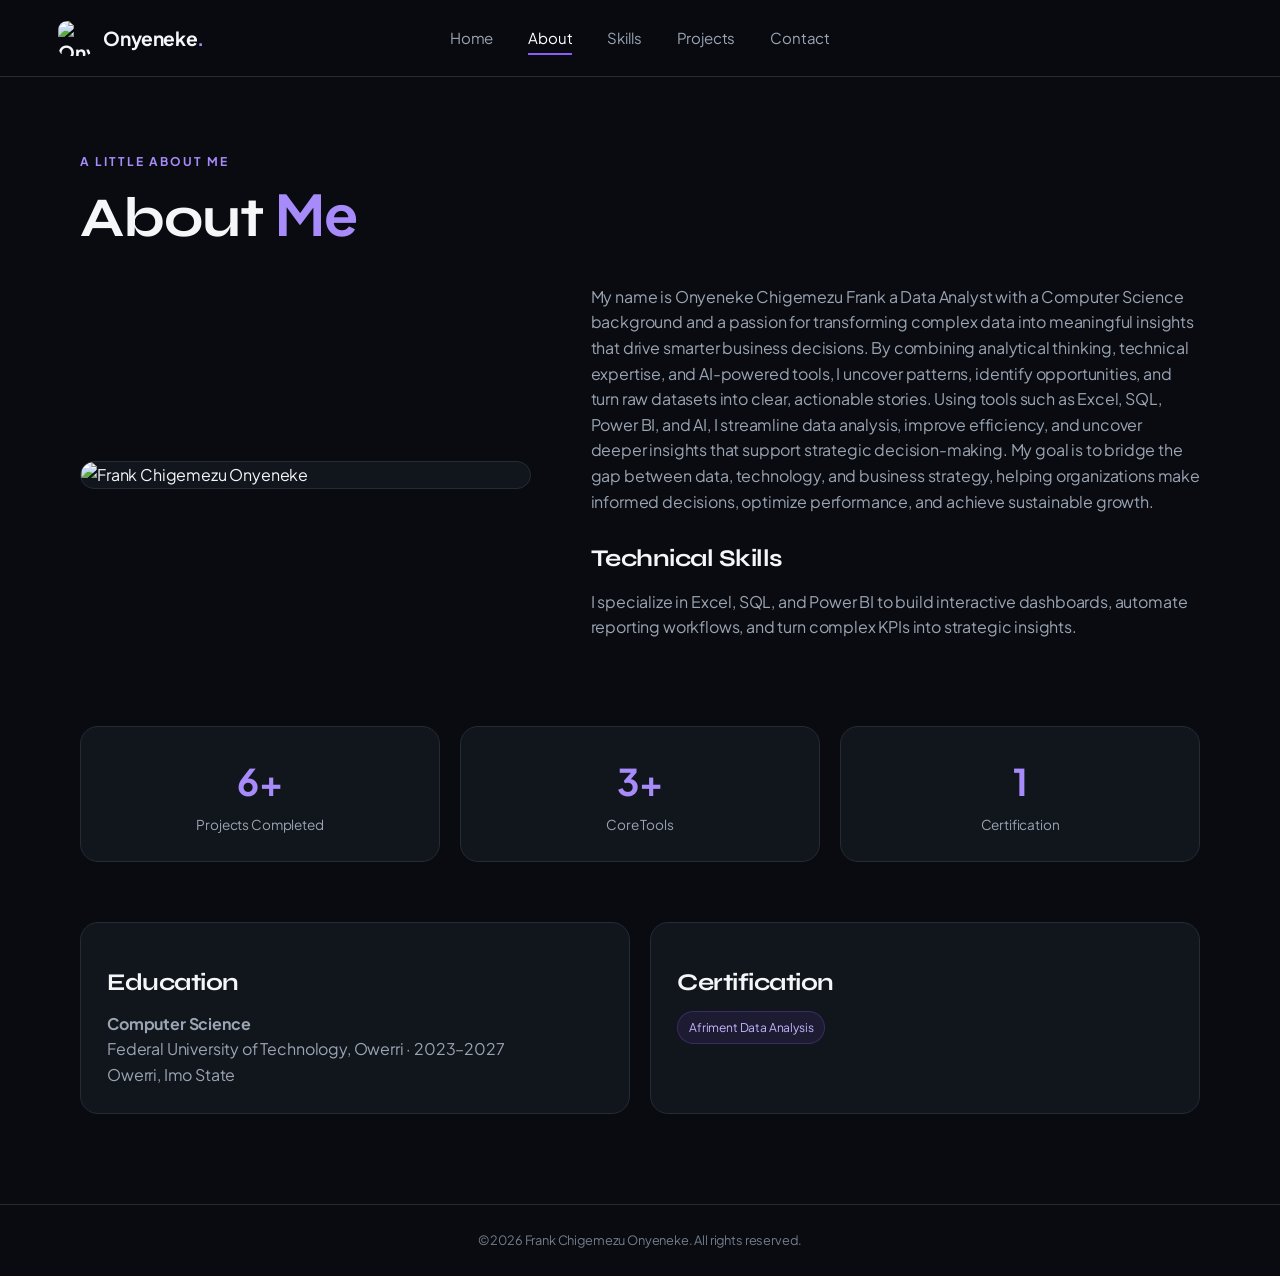
==== about.html @ a28844a1 "Add files via upload" ====
<!DOCTYPE html>
<html lang="en">
<head>
  <meta charset="UTF-8">
  <meta name="viewport" content="width=device-width, initial-scale=1.0">
  <meta name="description" content="About Frank Chigemezu Onyeneke, a data analyst specializing in Excel, SQL and Power BI.">
  <title>About | Frank Chigemezu Onyeneke</title>
  <link rel="icon" href="images/onyeneke-icon.png">
  <link rel="preconnect" href="https://fonts.googleapis.com">
  <link rel="preconnect" href="https://fonts.gstatic.com" crossorigin>
  
  <!-- Premium Google Fonts: Plus Jakarta Sans (Body & UI) + Syne (Headings & Name) -->
  <link href="https://fonts.googleapis.com/css2?family=Plus+Jakarta+Sans:ital,wght@0,300..800;1,300..800&family=Syne:wght@700;800&display=swap" rel="stylesheet">
  
  <link rel="stylesheet" href="style.css">
</head>
<body>
<header class="site-header">
  <nav class="navbar container-wide" aria-label="Main navigation">
    <a class="brand" href="index.html">
      <img src="images/onyeneke-icon.png" alt="Onyeneke logo" width="35" height="35">
      <span>Onyeneke<span class="accent">.</span></span>
    </a>
    <button class="menu-btn" aria-label="Open menu" aria-expanded="false">☰</button>
    <ul class="nav-links">
      <li><a href="index.html">Home</a></li>
      <li><a class="active" href="about.html">About</a></li>
      <li><a href="skills.html">Skills</a></li>
      <li><a href="projects.html">Projects</a></li>
      <li><a href="contact.html">Contact</a></li>
    </ul>
  </nav>
</header>

<main class="container page">
  <div class="section-heading">
    <p class="eyebrow">A LITTLE ABOUT ME</p>
    <h1>About <span class="accent">Me</span></h1>
  </div>

  <div class="about-grid">
    <div class="profile-image">
      <img src="images/frank.jpeg" alt="Frank Chigemezu Onyeneke">
    </div>
    <div class="about-text">
      <!-- Added .pro-name class for distinct, high-impact typography -->
      <p>My name is Onyeneke Chigemezu Frank a Data Analyst with a Computer Science background and a passion for transforming complex data into meaningful insights that drive smarter business decisions. By combining analytical thinking, technical expertise, and AI-powered tools, I uncover patterns, identify opportunities, and turn raw datasets into clear, actionable stories. Using tools such as Excel, SQL, Power BI, and AI, I streamline data analysis, improve efficiency, and uncover deeper insights that support strategic decision-making. My goal is to bridge the gap between data, technology, and business strategy, helping organizations make informed decisions, optimize performance, and achieve sustainable growth.</p>
      <h2>Technical Skills</h2>
      <p>I specialize in Excel, SQL, and Power BI to build interactive dashboards, automate reporting workflows, and turn complex KPIs into strategic insights.</p>
    </div> 
  </div>

  <div class="stats-grid">
    <div class="stat-card"><strong>6+</strong><span>Projects Completed</span></div>
    <div class="stat-card"><strong>3+</strong><span>Core Tools</span></div>
    <div class="stat-card"><strong>1</strong><span>Certification</span></div>
  </div>

  <div class="two-grid">
    <article class="card">
      <h2>Education</h2>
      <p><strong>Computer Science</strong></p>
      <p class="muted">Federal University of Technology, Owerri · 2023–2027</p>
      <p class="muted">Owerri, Imo State</p>
    </article>
    <article class="card">
      <h2>Certification</h2>
      <p><span class="tag">Afriment Data Analysis</span></p>
    </article>
  </div>
</main>

<footer>
  <div class="container">© 2026 Frank Chigemezu Onyeneke. All rights reserved.</div>
</footer>

<script src="script.js"></script>
</body>
</html>
---- style.css ----
*{box-sizing:border-box;margin:0;padding:0}
:root{--bg:#090b10;--card:#11151c;--card2:#151a22;--text:#f4f6f8;--muted:#9aa4b2;--line:#252c36;--accent:#8b5cf6;--accent2:#a78bfa}
html{scroll-behavior:smooth}
body{background:var(--bg);color:var(--text);font-family:Poppins,Arial,sans-serif;line-height:1.6;overflow-x:hidden}
a{color:inherit}img{max-width:100%}.container{width:min(1120px,92%);margin:auto}.container-wide{width:min(1240px,94%);margin:auto}
.site-header{position:sticky;top:0;z-index:1000;background:rgba(9,11,16,.88);backdrop-filter:blur(16px);border-bottom:1px solid var(--line)}
.navbar{min-height:76px;display:flex;align-items:center;justify-content:space-between}.brand{display:flex;align-items:center;gap:10px;text-decoration:none;font-weight:700;font-size:1.2rem}.brand img{border-radius:9px}.accent{color:var(--accent2)}
.nav-links{list-style:none;display:flex;gap:30px;align-items:center}.nav-links a{text-decoration:none;color:var(--muted);font-size:.94rem;position:relative;padding:8px 0}.nav-links a:hover,.nav-links a.active{color:#fff}.nav-links a.active:after{content:"";position:absolute;left:0;right:0;bottom:0;height:2px;background:var(--accent)}
.menu-btn{display:none;background:none;border:0;color:#fff;font-size:25px;cursor:pointer}
.hero{min-height:calc(100vh - 76px);display:grid;align-items:center}.hero-grid{display:grid;grid-template-columns:1.1fr .9fr;gap:70px;align-items:center;padding:80px 0}
.availability{display:inline-flex;gap:9px;align-items:center;border:1px solid var(--line);background:var(--card);border-radius:999px;padding:7px 13px;color:var(--muted);font-size:.78rem}.availability span{width:8px;height:8px;border-radius:50%;background:#22c55e}
.eyebrow{color:var(--accent2);font-size:.75rem;letter-spacing:2px;font-weight:700;margin-bottom:12px}.hero h1{font-size:clamp(3.1rem,7vw,5.7rem);line-height:.98;letter-spacing:-3px;margin:22px 0}.hero h1 span{color:var(--accent2)}.hero h2{font-size:1.5rem;font-weight:500;color:#d5dae1}.cursor{color:var(--accent2);animation:blink 1s infinite}.hero-description{max-width:650px;color:var(--muted);margin:22px 0;font-size:1rem}.hero-buttons{display:flex;gap:12px;flex-wrap:wrap}.btn{display:inline-block;text-decoration:none;padding:12px 20px;border-radius:10px;font-weight:600;border:1px solid var(--line)}.btn-primary{background:var(--accent);border-color:var(--accent);color:white}.btn-primary:hover{background:#7c3aed}.btn-secondary{background:transparent}.btn-secondary:hover{border-color:var(--accent);color:var(--accent2)}.socials{display:flex;gap:22px;margin-top:24px}.socials a{color:var(--muted);text-decoration:none;font-size:.9rem}.socials a:hover{color:#fff}
.data-card,.card,.stat-card,.form-card,.contact-card,.project-card{background:var(--card);border:1px solid var(--line);border-radius:18px}.data-card{padding:20px;box-shadow:0 20px 60px rgba(0,0,0,.25)}.card-dots{display:flex;gap:6px;margin-bottom:28px}.card-dots span{width:7px;height:7px;border-radius:50%;background:#47505d}.dashboard-head{display:flex;justify-content:space-between;align-items:center}.dashboard-head small{display:block;color:var(--muted);font-size:.65rem;letter-spacing:1.2px}.dashboard-head strong{display:block;margin-top:4px}.growth{color:#c4b5fd;background:rgba(139,92,246,.13);border:1px solid rgba(139,92,246,.25);padding:5px 9px;border-radius:8px;font-size:.75rem}.bars{height:220px;display:flex;align-items:end;gap:12px;border-bottom:1px solid var(--line);padding:30px 12px 0;margin-top:15px}.bars i{flex:1;background:#ffffff;border-radius:7px 7px 0 0;min-height:20px}.mini-stats{display:grid;grid-template-columns:repeat(3,1fr);gap:10px;margin-top:15px}.mini-stats div{background:var(--card2);border-radius:10px;padding:12px}.mini-stats small{display:block;color:var(--muted);font-size:.7rem}.mini-stats strong{font-size:1.15rem}
.section{padding:80px 0}.section-heading{margin-bottom:35px}.section-heading h1,.section-heading h2{font-size:clamp(2.3rem,5vw,3.5rem);line-height:1.1}.intro{color:var(--muted);max-width:650px;margin-top:14px}.three-grid,.two-grid,.stats-grid{display:grid;grid-template-columns:repeat(3,1fr);gap:20px}.two-grid{grid-template-columns:1fr 1fr}.card{padding:26px}.card .icon,.icon{width:42px;height:42px;display:grid;place-items:center;background:rgba(139,92,246,.12);border-radius:11px;color:var(--accent2);font-size:1.2rem}.card h2,.card h3{margin:15px 0 8px}.card p{color:var(--muted)}
.page{padding:75px 0 90px}.about-grid{display:grid;grid-template-columns:.85fr 1.15fr;gap:60px;align-items:center}.profile-image{border:1px solid var(--line);border-radius:20px;overflow:hidden;background:var(--card)}.profile-image img{width:100%;display:block;object-fit:cover}.about-text h2{margin-bottom:10px}.about-text p{color:var(--muted);margin-bottom:26px}.stats-grid{margin:60px 0;grid-template-columns:repeat(3,1fr)}.stat-card{padding:25px;text-align:center}.stat-card strong{display:block;color:var(--accent2);font-size:2.3rem}.stat-card span{color:var(--muted);font-size:.85rem}.muted{color:var(--muted)}.tag,.skill-pill{display:inline-block;padding:6px 11px;border-radius:999px;background:rgba(139,92,246,.1);border:1px solid rgba(139,92,246,.25);color:#c4b5fd;font-size:.75rem}
.skills-grid{display:grid;grid-template-columns:1fr 1fr;gap:70px}.soft-skills{display:flex;flex-wrap:wrap;gap:10px}.skill-pill{padding:10px 15px;background:var(--card);color:#cbd5e1}.technical-skills{display:flex;flex-direction:column;gap:21px}.skill>div:first-child{display:flex;justify-content:space-between;font-size:.9rem}.skill b{color:var(--accent2);font-weight:600}.progress{height:8px;background:#202630;border-radius:999px;overflow:hidden;margin-top:8px}.progress i{display:block;height:100%;background:linear-gradient(90deg,var(--accent),var(--accent2));border-radius:inherit}
.filters{display:flex;gap:10px;flex-wrap:wrap;margin-bottom:30px}.filter-btn{border:1px solid var(--line);background:var(--card);color:var(--muted);padding:9px 16px;border-radius:999px;cursor:pointer}.filter-btn:hover,.filter-btn.active{background:var(--accent);border-color:var(--accent);color:#fff}.projects-grid{display:grid;grid-template-columns:repeat(3,1fr);gap:22px}.project-card{overflow:hidden}.project-card:hover,.contact-card:hover,.card:hover{border-color:rgba(139,92,246,.6);transform:translateY(-3px)}.project-card,.contact-card,.card{transition:.25s}.project-card[hidden]{display:none}.preview-btn{display:block;width:100%;border:0;background:none;padding:0;cursor:zoom-in}.preview-btn img{width:100%;height:195px;object-fit:cover;display:block}.project-content{padding:21px}.project-content h2{font-size:1.15rem;margin:12px 0 7px}.project-content p{color:var(--muted);font-size:.86rem}.project-link{display:inline-block;margin-top:15px;color:#c4b5fd;text-decoration:none;font-weight:600;font-size:.85rem}.muted-link{color:#7d8795}
.modal{position:fixed;inset:0;background:rgba(0,0,0,.88);display:none;place-items:center;padding:30px;z-index:2000}.modal.show{display:grid}.modal-image{max-width:95%;max-height:88vh;border-radius:14px;border:1px solid var(--line);object-fit:contain}.close-btn{position:absolute;right:25px;top:20px;width:42px;height:42px;border-radius:50%;background:var(--card);border:1px solid var(--line);color:white;font-size:25px;cursor:pointer}
.contact-grid{display:grid;grid-template-columns:1fr 1fr;gap:22px}.form-card{padding:28px}.form-group{margin-bottom:18px}.form-group label{display:block;font-size:.85rem;margin-bottom:7px}.form-group input,.form-group textarea{width:100%;padding:13px 14px;background:#0d1117;border:1px solid var(--line);border-radius:10px;color:#fff;font:inherit;outline:none}.form-group textarea{min-height:145px;resize:vertical}.form-group input:focus,.form-group textarea:focus{border-color:var(--accent)}.submit-btn{width:100%;border:0;border-radius:10px;padding:13px;background:var(--accent);color:#fff;font:inherit;font-weight:600;cursor:pointer}.submit-btn:hover{background:#7c3aed}#message-status{display:none;color:#c4b5fd;margin-top:12px;font-size:.85rem;text-align:center}.cards{display:grid;grid-template-columns:1fr 1fr;gap:18px}.contact-card{text-decoration:none;padding:22px;display:block}.contact-card small{display:block;color:var(--muted);text-transform:uppercase;letter-spacing:1.5px;margin-top:18px}.contact-card strong{display:block;margin-top:4px;font-size:.9rem;overflow-wrap:anywhere}
footer{border-top:1px solid var(--line);padding:25px 0;color:#737d8b;font-size:.8rem;text-align:center}
@keyframes blink{50%{opacity:0}}
@media(max-width:950px){.hero-grid,.about-grid,.skills-grid,.contact-grid{grid-template-columns:1fr}.projects-grid{grid-template-columns:repeat(2,1fr)}.hero-grid{padding:60px 0}.data-card{max-width:650px}}
@media(max-width:700px){.nav-links{display:none;position:absolute;left:0;right:0;top:76px;background:var(--card);padding:18px 6%;border-bottom:1px solid var(--line);flex-direction:column;align-items:flex-start;gap:12px}.nav-links.open{display:flex}.menu-btn{display:block}.three-grid,.two-grid,.stats-grid,.projects-grid,.cards{grid-template-columns:1fr}.page{padding-top:55px}.hero h1{letter-spacing:-2px}.bars{height:170px}.container{width:min(92%,600px)}}

.market-row{display:flex;justify-content:space-between;align-items:center;margin-top:12px;padding:9px 11px;border:1px solid var(--line);border-radius:9px;background:#0d1117;font-size:.75rem}
.market-row span{color:var(--muted)}.market-row strong{color:#fff}.market-row b{color:#c4b5fd;font-weight:600}
.live-badge{display:flex;align-items:center;gap:6px}.live-badge i{width:6px;height:6px;border-radius:50%;background:#fff;display:block;animation:blink 1s infinite}

/* Continuous forex-style movement for the existing dashboard bars */
.bars{overflow:hidden}
.live-bar{animation-name:marketBarMove;animation-timing-function:ease-in-out;animation-iteration-count:infinite;animation-direction:alternate;transform-origin:bottom;will-change:transform;height:70%}
.live-bar.b1{animation-duration:1.35s;animation-delay:-.10s}.live-bar.b2{animation-duration:1.65s;animation-delay:-.45s}.live-bar.b3{animation-duration:1.25s;animation-delay:-.80s}.live-bar.b4{animation-duration:1.85s;animation-delay:-.30s}.live-bar.b5{animation-duration:1.45s;animation-delay:-1.00s}.live-bar.b6{animation-duration:1.70s;animation-delay:-.65s}.live-bar.b7{animation-duration:1.30s;animation-delay:-.20s}.live-bar.b8{animation-duration:1.90s;animation-delay:-1.20s}
@keyframes marketBarMove{0%{transform:scaleY(.62)}25%{transform:scaleY(.88)}50%{transform:scaleY(.72)}75%{transform:scaleY(1.08)}100%{transform:scaleY(.78)}}
@media(prefers-reduced-motion:reduce){.live-bar{animation:none}}
.market-bar {
  height: 0;
  opacity: 0;
  transform: scaleY(0);
  transform-origin: bottom;
  transition:
    height 1.4s ease,
    opacity 1.2s ease,
    transform 1.4s ease;
}

.market-bar.bar-visible {
  opacity: 1;
  transform: scaleY(1);
}
.hero h1 {
  font-size: 4.3rem;
  line-height: 1.05;
  font-weight: 700;
  margin: 15px 0;
}
@media (max-width: 600px) {
  .hero h1 {
    font-size: 2.2rem;
  }
}
.site-header {
  position: relative;
}

.top-availability {
  text-align: center;
  padding: 12px 20px 5px;
  font-size: 0.75rem;
  color: #a8b0bd;
  letter-spacing: 0.5px;
}

.top-availability span {
  display: inline-block;
  width: 7px;
  height: 7px;
  background: #ffffff;
  border-radius: 50%;
  margin-right: 7px;
}

.navbar {
  display: flex;
  align-items: center;
  justify-content: center;
  position: relative;
  padding: 18px 20px;
}

.brand {
  position: absolute;
  left: 20px;
}

.nav-links {
  display: flex;
  justify-content: center;
  align-items: center;
  gap: 35px;
  margin: 0;
  padding: 0;
}
.hero h1 span,
#typewriter {
  color: #a78bfa;
}
#typewriter {
  color: #a78bfa;
  font-weight: 600;
}
.cursor {
  color: #a78bfa;
}
/* Apply Plus Jakarta Sans across the entire site */
* {
    font-family: 'Plus Jakarta Sans', sans-serif;
}

body {
    font-family: 'Plus Jakarta Sans', sans-serif;
    letter-spacing: -0.01em;
}

/* Give all Headings (h1, h2, h3) a bold, display-font treatment */
h1, h2, h3, .brand {
    font-family: 'Syne', sans-serif;
    letter-spacing: -0.02em;
}

/* Distinctive styling specifically for your main name header */
.pro-name {
    font-family: 'Syne', sans-serif;
    font-weight: 800;
    font-size: 2.8rem;
    line-height: 1.1;
    background: linear-gradient(135deg, #ffffff 0%, #a78bfa 100%);
    background-clip: text;
    -webkit-background-clip: text;
    -webkit-text-fill-color: transparent;
    margin-bottom: 1.2rem;
}
/* ==========================================
   GLOWING SKILLS & ANIMATED PROGRESS BARS
   ========================================== */

/* Soft Skills Glowing Pill Badges */
.soft-skills {
    display: flex;
    flex-wrap: wrap;
    gap: 12px;
}

.skill-pill {
    padding: 10px 18px;
    background: #151128;
    border: 1px solid rgba(167, 139, 250, 0.2);
    border-radius: 999px;
    color: #e2e8f0;
    font-size: 0.88rem;
    font-weight: 500;
    cursor: pointer;
    transition: all 0.35s cubic-bezier(0.4, 0, 0.2, 1);
}

.skill-pill:hover {
    background: rgba(167, 139, 250, 0.15);
    border-color: #a78bfa;
    color: #ffffff;
    transform: translateY(-3px) scale(1.03);
    box-shadow: 0 0 18px rgba(167, 139, 250, 0.5), 0 0 30px rgba(139, 92, 246, 0.2);
}

/* Card Glow Effect */
.glow-card {
    transition: all 0.35s ease;
}

.glow-card:hover {
    border-color: #a78bfa !important;
    box-shadow: 0 0 25px rgba(167, 139, 250, 0.25);
    transform: translateY(-2px);
}

/* Technical Skill Rows & Animated Progress Bars */
.technical-skills {
    display: flex;
    flex-direction: column;
    gap: 20px;
}

.skill {
    padding: 12px 16px;
    background: #151128;
    border: 1px solid rgba(167, 139, 250, 0.1);
    border-radius: 12px;
    transition: all 0.3s ease;
}

.skill:hover {
    border-color: rgba(167, 139, 250, 0.4);
    box-shadow: 0 0 20px rgba(167, 139, 250, 0.18);
    transform: translateX(4px);
}

.skill > div:first-child {
    display: flex;
    justify-content: space-between;
    align-items: center;
    margin-bottom: 8px;
    font-size: 0.95rem;
    font-weight: 600;
    color: #f3f4f6;
}

.skill b {
    color: #a78bfa;
    font-weight: 700;
}

.progress {
    width: 100%;
    height: 10px;
    background: rgba(255, 255, 255, 0.06);
    border-radius: 999px;
    overflow: hidden;
    position: relative;
}

.progress i {
    display: block;
    height: 100%;
    width: 0%; /* Starts at 0% for page load animation */
    background: linear-gradient(90deg, #8b5cf6, #c084fc);
    border-radius: 999px;
    box-shadow: 0 0 12px rgba(167, 139, 250, 0.8), 0 0 20px rgba(192, 132, 252, 0.5);
    transition: width 1.5s cubic-bezier(0.16, 1, 0.3, 1);
}
/* ==========================================
   HOME PAGE ENHANCEMENTS & LIGHTING
   ========================================== */

/* Typography Overrides for Pro Look */
.hero-name-title {
    font-family: 'Syne', sans-serif;
    font-size: 3.4rem;
    line-height: 1.05;
    font-weight: 800;
    margin-top: 15px;
    margin-bottom: 20px;
    letter-spacing: -0.02em;
}

.hero-role-heading {
    font-family: 'Syne', sans-serif;
    font-size: 1.6rem;
    font-weight: 700;
    margin-bottom: 20px;
    color: #e2e8f0;
}

/* Glowing Primary Buttons */
.glow-btn {
    background: linear-gradient(135deg, #8b5cf6, #6d28d9);
    border: none;
    box-shadow: 0 4px 20px rgba(139, 92, 246, 0.4);
    transition: all 0.3s ease;
}

.glow-btn:hover {
    transform: translateY(-3px);
    box-shadow: 0 6px 25px rgba(167, 139, 250, 0.6);
}

.glow-secondary {
    border: 1px solid rgba(167, 139, 250, 0.3);
    transition: all 0.3s ease;
}

.glow-secondary:hover {
    border-color: #a78bfa;
    background: rgba(167, 139, 250, 0.1);
    box-shadow: 0 0 15px rgba(167, 139, 250, 0.25);
    transform: translateY(-3px);
}

/* Interactive Card Lighting on Hover */
.glow-card {
    transition: all 0.35s cubic-bezier(0.4, 0, 0.2, 1);
}

.glow-card:hover {
    border-color: #a78bfa !important;
    box-shadow: 0 0 30px rgba(167, 139, 250, 0.22), inset 0 0 15px rgba(167, 139, 250, 0.08);
    transform: translateY(-5px);
}
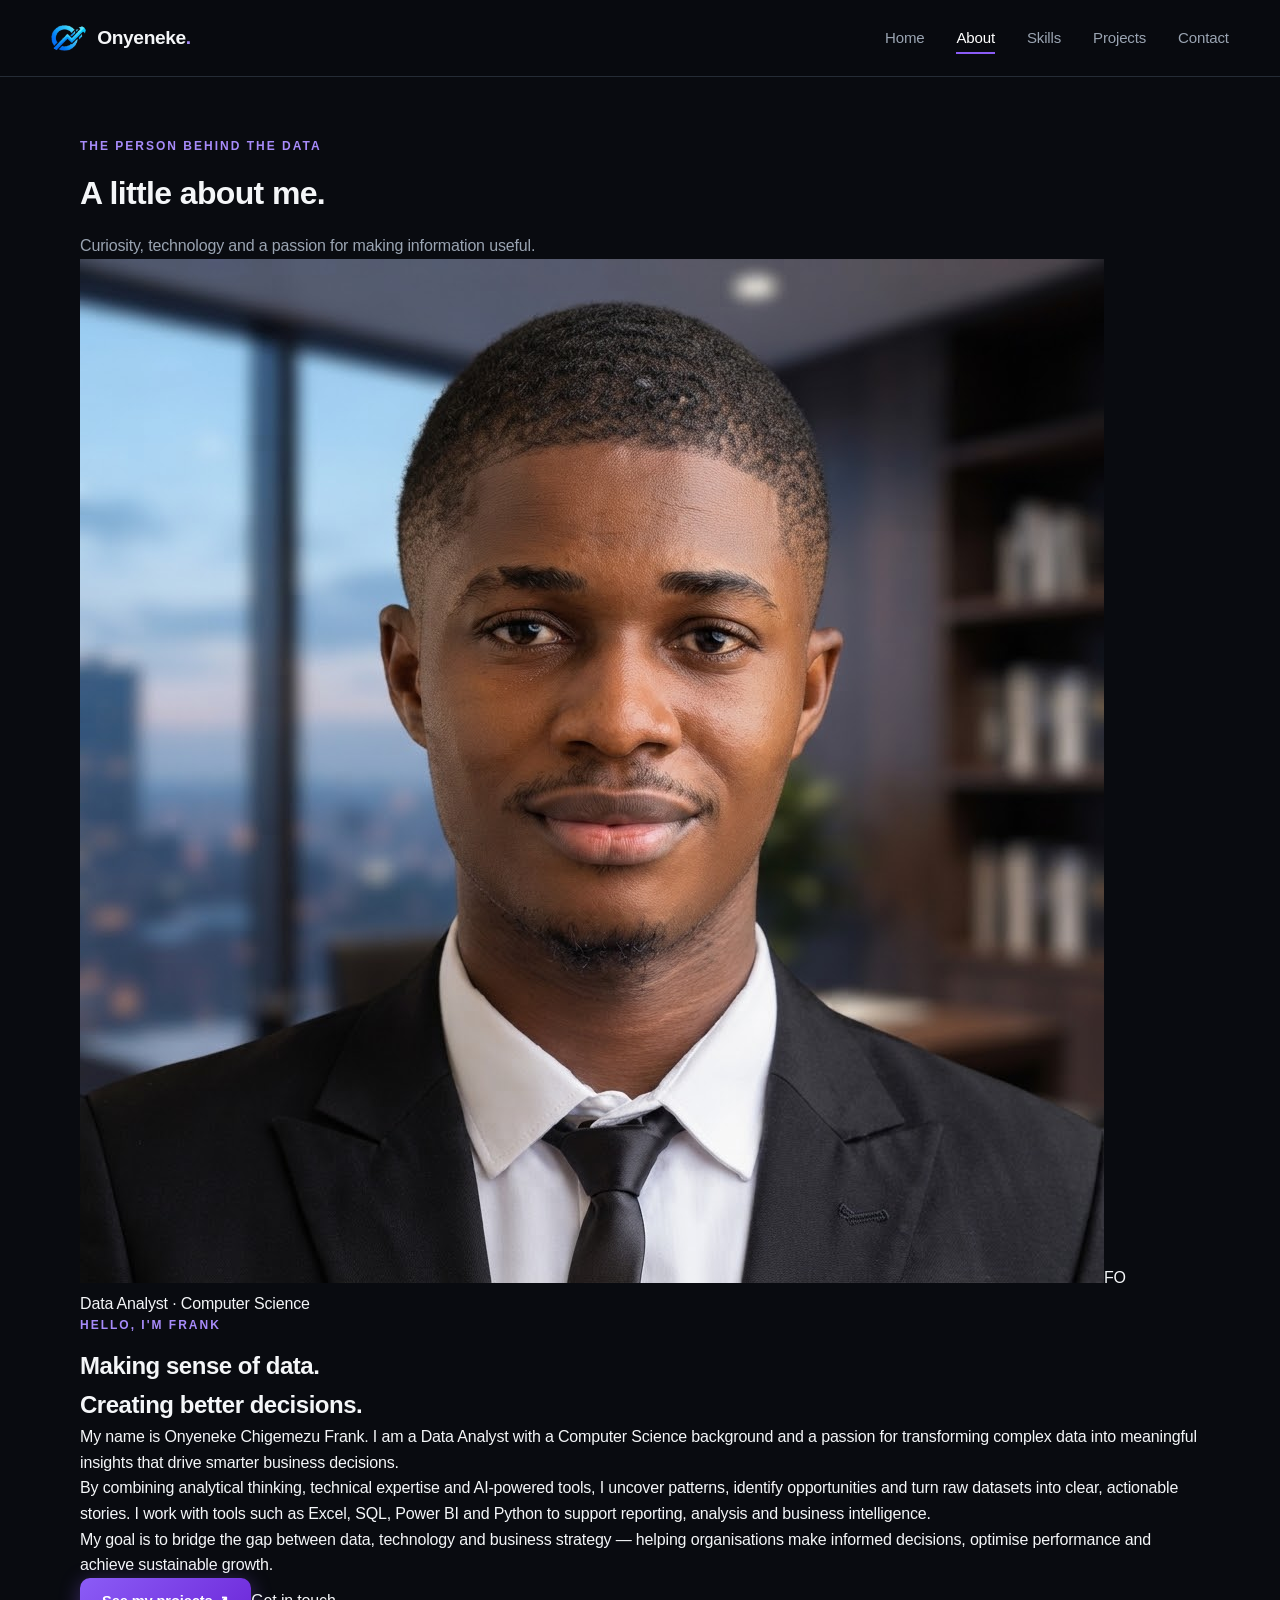
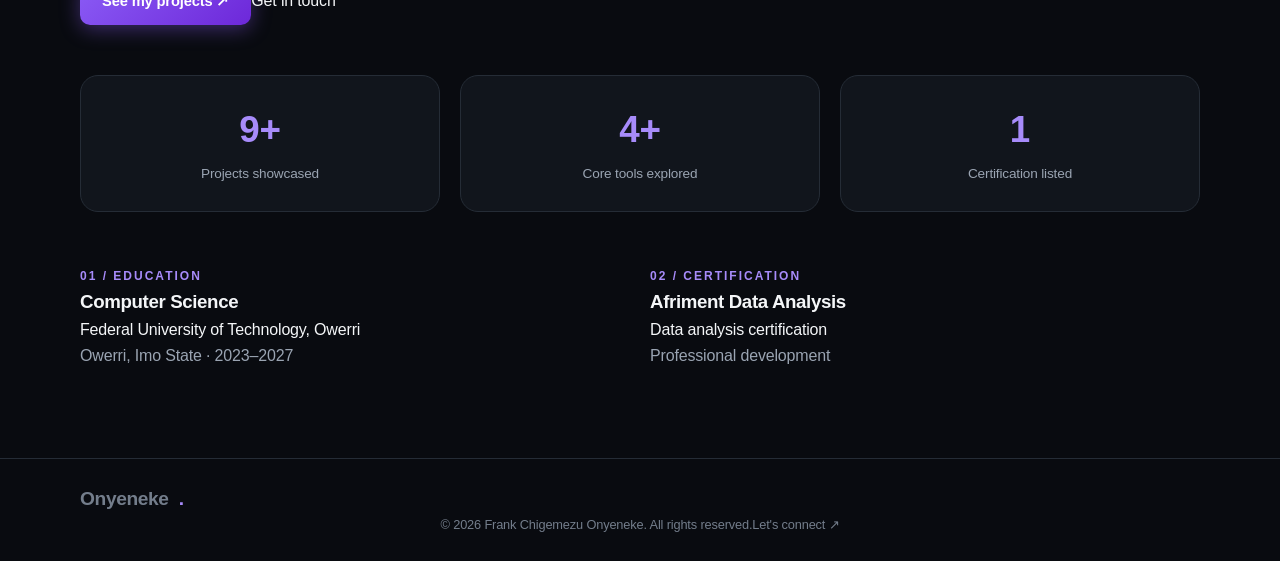
==== commit 12de3b75: "Update about.html" ====
--- a/about.html
+++ b/about.html
@@ -1,79 +1,23 @@
 <!DOCTYPE html>
-<html lang="en">
-<head>
-  <meta charset="UTF-8">
-  <meta name="viewport" content="width=device-width, initial-scale=1.0">
-  <meta name="description" content="About Frank Chigemezu Onyeneke, a data analyst specializing in Excel, SQL and Power BI.">
-  <title>About | Frank Chigemezu Onyeneke</title>
-  <link rel="icon" href="images/onyeneke-icon.png">
-  <link rel="preconnect" href="https://fonts.googleapis.com">
-  <link rel="preconnect" href="https://fonts.gstatic.com" crossorigin>
-  
-  <!-- Premium Google Fonts: Plus Jakarta Sans (Body & UI) + Syne (Headings & Name) -->
-  <link href="https://fonts.googleapis.com/css2?family=Plus+Jakarta+Sans:ital,wght@0,300..800;1,300..800&family=Syne:wght@700;800&display=swap" rel="stylesheet">
-  
-  <link rel="stylesheet" href="style.css">
-</head>
-<body>
-<header class="site-header">
-  <nav class="navbar container-wide" aria-label="Main navigation">
-    <a class="brand" href="index.html">
-      <img src="images/onyeneke-icon.png" alt="Onyeneke logo" width="35" height="35">
-      <span>Onyeneke<span class="accent">.</span></span>
-    </a>
-    <button class="menu-btn" aria-label="Open menu" aria-expanded="false">☰</button>
-    <ul class="nav-links">
-      <li><a href="index.html">Home</a></li>
-      <li><a class="active" href="about.html">About</a></li>
-      <li><a href="skills.html">Skills</a></li>
-      <li><a href="projects.html">Projects</a></li>
-      <li><a href="contact.html">Contact</a></li>
-    </ul>
-  </nav>
-</header>
-
+<html lang="en"><head>
+<meta charset="UTF-8"><meta name="viewport" content="width=device-width, initial-scale=1.0">
+<meta name="description" content="About Frank Chigemezu Onyeneke, a data analyst with a Computer Science background."><meta name="theme-color" content="#090a10">
+<title>About | Frank Chigemezu Onyeneke</title><link rel="icon" href="images/onyeneke-icon.png">
+<link rel="preconnect" href="https://fonts.googleapis.com"><link rel="preconnect" href="https://fonts.gstatic.com" crossorigin>
+<link href="https://fonts.googleapis.com/css2?family=DM+Sans:wght@400;500;600;700&family=Manrope:wght@400;500;600;700;800&display=swap" rel="stylesheet"><link rel="stylesheet" href="style.css"></head>
+<body><header class="site-header"><nav class="navbar container-wide" aria-label="Main navigation">
+<a class="brand" href="index.html"><img src="images/onyeneke-icon.png" alt="" width="36" height="36"><span>Onyeneke<span class="accent">.</span></span></a><button class="menu-btn" aria-label="Open menu" aria-expanded="false"><span></span><span></span></button>
+<ul class="nav-links"><li><a href="index.html">Home</a></li><li><a class="active" href="about.html">About</a></li><li><a href="skills.html">Skills</a></li><li><a href="projects.html">Projects</a></li><li><a href="contact.html">Contact</a></li></ul></nav></header>
 <main class="container page">
-  <div class="section-heading">
-    <p class="eyebrow">A LITTLE ABOUT ME</p>
-    <h1>About <span class="accent">Me</span></h1>
-  </div>
-
-  <div class="about-grid">
-    <div class="profile-image">
-      <img src="images/frank.jpeg" alt="Frank Chigemezu Onyeneke">
-    </div>
-    <div class="about-text">
-      <!-- Added .pro-name class for distinct, high-impact typography -->
-      <p>My name is Onyeneke Chigemezu Frank a Data Analyst with a Computer Science background and a passion for transforming complex data into meaningful insights that drive smarter business decisions. By combining analytical thinking, technical expertise, and AI-powered tools, I uncover patterns, identify opportunities, and turn raw datasets into clear, actionable stories. Using tools such as Excel, SQL, Power BI, and AI, I streamline data analysis, improve efficiency, and uncover deeper insights that support strategic decision-making. My goal is to bridge the gap between data, technology, and business strategy, helping organizations make informed decisions, optimize performance, and achieve sustainable growth.</p>
-      <h2>Technical Skills</h2>
-      <p>I specialize in Excel, SQL, and Power BI to build interactive dashboards, automate reporting workflows, and turn complex KPIs into strategic insights.</p>
-    </div> 
-  </div>
-
-  <div class="stats-grid">
-    <div class="stat-card"><strong>6+</strong><span>Projects Completed</span></div>
-    <div class="stat-card"><strong>3+</strong><span>Core Tools</span></div>
-    <div class="stat-card"><strong>1</strong><span>Certification</span></div>
-  </div>
-
-  <div class="two-grid">
-    <article class="card">
-      <h2>Education</h2>
-      <p><strong>Computer Science</strong></p>
-      <p class="muted">Federal University of Technology, Owerri · 2023–2027</p>
-      <p class="muted">Owerri, Imo State</p>
-    </article>
-    <article class="card">
-      <h2>Certification</h2>
-      <p><span class="tag">Afriment Data Analysis</span></p>
-    </article>
-  </div>
-</main>
-
-<footer>
-  <div class="container">© 2026 Frank Chigemezu Onyeneke. All rights reserved.</div>
-</footer>
-
-<script src="script.js"></script>
-</body>
-</html>+<div class="page-heading"><p class="eyebrow">THE PERSON BEHIND THE DATA</p><h1>A little <span class="gradient-text">about me.</span></h1><p class="intro">Curiosity, technology and a passion for making information useful.</p></div>
+<section class="about-layout">
+<div class="portrait-wrap"><div class="portrait-frame"><img src="images/Onyeneke.jpg" alt="Frank Chigemezu Onyeneke" onerror="this.style.display='none';this.parentElement.classList.add('portrait-placeholder')"><span class="portrait-initials">FO</span></div><div class="portrait-caption"><span class="status-dot"></span> Data Analyst · Computer Science</div></div>
+<div class="about-copy"><p class="eyebrow">HELLO, I'M FRANK</p><h2>Making sense of data.<br><span class="gradient-text">Creating better decisions.</span></h2>
+<p>My name is Onyeneke Chigemezu Frank. I am a Data Analyst with a Computer Science background and a passion for transforming complex data into meaningful insights that drive smarter business decisions.</p>
+<p>By combining analytical thinking, technical expertise and AI-powered tools, I uncover patterns, identify opportunities and turn raw datasets into clear, actionable stories. I work with tools such as Excel, SQL, Power BI and Python to support reporting, analysis and business intelligence.</p>
+<p>My goal is to bridge the gap between data, technology and business strategy — helping organisations make informed decisions, optimise performance and achieve sustainable growth.</p>
+<div class="about-actions"><a class="btn btn-primary" href="projects.html">See my projects ↗</a><a class="text-link" href="contact.html">Get in touch</a></div></div>
+</section>
+<div class="stats-grid"><div class="stat-card"><strong>9+</strong><span>Projects showcased</span></div><div class="stat-card"><strong>4+</strong><span>Core tools explored</span></div><div class="stat-card"><strong>1</strong><span>Certification listed</span></div></div>
+<section class="two-grid about-details"><article class="info-card"><span class="eyebrow">01 / EDUCATION</span><h3>Computer Science</h3><p>Federal University of Technology, Owerri</p><span class="muted">Owerri, Imo State · 2023–2027</span></article><article class="info-card"><span class="eyebrow">02 / CERTIFICATION</span><h3>Afriment Data Analysis</h3><p>Data analysis certification</p><span class="muted">Professional development</span></article></section>
+</main><footer><div class="container footer-inner"><a class="brand" href="index.html">Onyeneke<span class="accent">.</span></a><span>© 2026 Frank Chigemezu Onyeneke. All rights reserved.</span><a href="contact.html">Let's connect ↗</a></div></footer><script src="script.js"></script></body></html>
--- a/style.css
+++ b/style.css
@@ -1,295 +1,959 @@
-*{box-sizing:border-box;margin:0;padding:0}
-:root{--bg:#090b10;--card:#11151c;--card2:#151a22;--text:#f4f6f8;--muted:#9aa4b2;--line:#252c36;--accent:#8b5cf6;--accent2:#a78bfa}
-html{scroll-behavior:smooth}
-body{background:var(--bg);color:var(--text);font-family:Poppins,Arial,sans-serif;line-height:1.6;overflow-x:hidden}
-a{color:inherit}img{max-width:100%}.container{width:min(1120px,92%);margin:auto}.container-wide{width:min(1240px,94%);margin:auto}
-.site-header{position:sticky;top:0;z-index:1000;background:rgba(9,11,16,.88);backdrop-filter:blur(16px);border-bottom:1px solid var(--line)}
-.navbar{min-height:76px;display:flex;align-items:center;justify-content:space-between}.brand{display:flex;align-items:center;gap:10px;text-decoration:none;font-weight:700;font-size:1.2rem}.brand img{border-radius:9px}.accent{color:var(--accent2)}
-.nav-links{list-style:none;display:flex;gap:30px;align-items:center}.nav-links a{text-decoration:none;color:var(--muted);font-size:.94rem;position:relative;padding:8px 0}.nav-links a:hover,.nav-links a.active{color:#fff}.nav-links a.active:after{content:"";position:absolute;left:0;right:0;bottom:0;height:2px;background:var(--accent)}
-.menu-btn{display:none;background:none;border:0;color:#fff;font-size:25px;cursor:pointer}
-.hero{min-height:calc(100vh - 76px);display:grid;align-items:center}.hero-grid{display:grid;grid-template-columns:1.1fr .9fr;gap:70px;align-items:center;padding:80px 0}
-.availability{display:inline-flex;gap:9px;align-items:center;border:1px solid var(--line);background:var(--card);border-radius:999px;padding:7px 13px;color:var(--muted);font-size:.78rem}.availability span{width:8px;height:8px;border-radius:50%;background:#22c55e}
-.eyebrow{color:var(--accent2);font-size:.75rem;letter-spacing:2px;font-weight:700;margin-bottom:12px}.hero h1{font-size:clamp(3.1rem,7vw,5.7rem);line-height:.98;letter-spacing:-3px;margin:22px 0}.hero h1 span{color:var(--accent2)}.hero h2{font-size:1.5rem;font-weight:500;color:#d5dae1}.cursor{color:var(--accent2);animation:blink 1s infinite}.hero-description{max-width:650px;color:var(--muted);margin:22px 0;font-size:1rem}.hero-buttons{display:flex;gap:12px;flex-wrap:wrap}.btn{display:inline-block;text-decoration:none;padding:12px 20px;border-radius:10px;font-weight:600;border:1px solid var(--line)}.btn-primary{background:var(--accent);border-color:var(--accent);color:white}.btn-primary:hover{background:#7c3aed}.btn-secondary{background:transparent}.btn-secondary:hover{border-color:var(--accent);color:var(--accent2)}.socials{display:flex;gap:22px;margin-top:24px}.socials a{color:var(--muted);text-decoration:none;font-size:.9rem}.socials a:hover{color:#fff}
-.data-card,.card,.stat-card,.form-card,.contact-card,.project-card{background:var(--card);border:1px solid var(--line);border-radius:18px}.data-card{padding:20px;box-shadow:0 20px 60px rgba(0,0,0,.25)}.card-dots{display:flex;gap:6px;margin-bottom:28px}.card-dots span{width:7px;height:7px;border-radius:50%;background:#47505d}.dashboard-head{display:flex;justify-content:space-between;align-items:center}.dashboard-head small{display:block;color:var(--muted);font-size:.65rem;letter-spacing:1.2px}.dashboard-head strong{display:block;margin-top:4px}.growth{color:#c4b5fd;background:rgba(139,92,246,.13);border:1px solid rgba(139,92,246,.25);padding:5px 9px;border-radius:8px;font-size:.75rem}.bars{height:220px;display:flex;align-items:end;gap:12px;border-bottom:1px solid var(--line);padding:30px 12px 0;margin-top:15px}.bars i{flex:1;background:#ffffff;border-radius:7px 7px 0 0;min-height:20px}.mini-stats{display:grid;grid-template-columns:repeat(3,1fr);gap:10px;margin-top:15px}.mini-stats div{background:var(--card2);border-radius:10px;padding:12px}.mini-stats small{display:block;color:var(--muted);font-size:.7rem}.mini-stats strong{font-size:1.15rem}
-.section{padding:80px 0}.section-heading{margin-bottom:35px}.section-heading h1,.section-heading h2{font-size:clamp(2.3rem,5vw,3.5rem);line-height:1.1}.intro{color:var(--muted);max-width:650px;margin-top:14px}.three-grid,.two-grid,.stats-grid{display:grid;grid-template-columns:repeat(3,1fr);gap:20px}.two-grid{grid-template-columns:1fr 1fr}.card{padding:26px}.card .icon,.icon{width:42px;height:42px;display:grid;place-items:center;background:rgba(139,92,246,.12);border-radius:11px;color:var(--accent2);font-size:1.2rem}.card h2,.card h3{margin:15px 0 8px}.card p{color:var(--muted)}
-.page{padding:75px 0 90px}.about-grid{display:grid;grid-template-columns:.85fr 1.15fr;gap:60px;align-items:center}.profile-image{border:1px solid var(--line);border-radius:20px;overflow:hidden;background:var(--card)}.profile-image img{width:100%;display:block;object-fit:cover}.about-text h2{margin-bottom:10px}.about-text p{color:var(--muted);margin-bottom:26px}.stats-grid{margin:60px 0;grid-template-columns:repeat(3,1fr)}.stat-card{padding:25px;text-align:center}.stat-card strong{display:block;color:var(--accent2);font-size:2.3rem}.stat-card span{color:var(--muted);font-size:.85rem}.muted{color:var(--muted)}.tag,.skill-pill{display:inline-block;padding:6px 11px;border-radius:999px;background:rgba(139,92,246,.1);border:1px solid rgba(139,92,246,.25);color:#c4b5fd;font-size:.75rem}
-.skills-grid{display:grid;grid-template-columns:1fr 1fr;gap:70px}.soft-skills{display:flex;flex-wrap:wrap;gap:10px}.skill-pill{padding:10px 15px;background:var(--card);color:#cbd5e1}.technical-skills{display:flex;flex-direction:column;gap:21px}.skill>div:first-child{display:flex;justify-content:space-between;font-size:.9rem}.skill b{color:var(--accent2);font-weight:600}.progress{height:8px;background:#202630;border-radius:999px;overflow:hidden;margin-top:8px}.progress i{display:block;height:100%;background:linear-gradient(90deg,var(--accent),var(--accent2));border-radius:inherit}
-.filters{display:flex;gap:10px;flex-wrap:wrap;margin-bottom:30px}.filter-btn{border:1px solid var(--line);background:var(--card);color:var(--muted);padding:9px 16px;border-radius:999px;cursor:pointer}.filter-btn:hover,.filter-btn.active{background:var(--accent);border-color:var(--accent);color:#fff}.projects-grid{display:grid;grid-template-columns:repeat(3,1fr);gap:22px}.project-card{overflow:hidden}.project-card:hover,.contact-card:hover,.card:hover{border-color:rgba(139,92,246,.6);transform:translateY(-3px)}.project-card,.contact-card,.card{transition:.25s}.project-card[hidden]{display:none}.preview-btn{display:block;width:100%;border:0;background:none;padding:0;cursor:zoom-in}.preview-btn img{width:100%;height:195px;object-fit:cover;display:block}.project-content{padding:21px}.project-content h2{font-size:1.15rem;margin:12px 0 7px}.project-content p{color:var(--muted);font-size:.86rem}.project-link{display:inline-block;margin-top:15px;color:#c4b5fd;text-decoration:none;font-weight:600;font-size:.85rem}.muted-link{color:#7d8795}
-.modal{position:fixed;inset:0;background:rgba(0,0,0,.88);display:none;place-items:center;padding:30px;z-index:2000}.modal.show{display:grid}.modal-image{max-width:95%;max-height:88vh;border-radius:14px;border:1px solid var(--line);object-fit:contain}.close-btn{position:absolute;right:25px;top:20px;width:42px;height:42px;border-radius:50%;background:var(--card);border:1px solid var(--line);color:white;font-size:25px;cursor:pointer}
-.contact-grid{display:grid;grid-template-columns:1fr 1fr;gap:22px}.form-card{padding:28px}.form-group{margin-bottom:18px}.form-group label{display:block;font-size:.85rem;margin-bottom:7px}.form-group input,.form-group textarea{width:100%;padding:13px 14px;background:#0d1117;border:1px solid var(--line);border-radius:10px;color:#fff;font:inherit;outline:none}.form-group textarea{min-height:145px;resize:vertical}.form-group input:focus,.form-group textarea:focus{border-color:var(--accent)}.submit-btn{width:100%;border:0;border-radius:10px;padding:13px;background:var(--accent);color:#fff;font:inherit;font-weight:600;cursor:pointer}.submit-btn:hover{background:#7c3aed}#message-status{display:none;color:#c4b5fd;margin-top:12px;font-size:.85rem;text-align:center}.cards{display:grid;grid-template-columns:1fr 1fr;gap:18px}.contact-card{text-decoration:none;padding:22px;display:block}.contact-card small{display:block;color:var(--muted);text-transform:uppercase;letter-spacing:1.5px;margin-top:18px}.contact-card strong{display:block;margin-top:4px;font-size:.9rem;overflow-wrap:anywhere}
-footer{border-top:1px solid var(--line);padding:25px 0;color:#737d8b;font-size:.8rem;text-align:center}
-@keyframes blink{50%{opacity:0}}
-@media(max-width:950px){.hero-grid,.about-grid,.skills-grid,.contact-grid{grid-template-columns:1fr}.projects-grid{grid-template-columns:repeat(2,1fr)}.hero-grid{padding:60px 0}.data-card{max-width:650px}}
-@media(max-width:700px){.nav-links{display:none;position:absolute;left:0;right:0;top:76px;background:var(--card);padding:18px 6%;border-bottom:1px solid var(--line);flex-direction:column;align-items:flex-start;gap:12px}.nav-links.open{display:flex}.menu-btn{display:block}.three-grid,.two-grid,.stats-grid,.projects-grid,.cards{grid-template-columns:1fr}.page{padding-top:55px}.hero h1{letter-spacing:-2px}.bars{height:170px}.container{width:min(92%,600px)}}
-
-.market-row{display:flex;justify-content:space-between;align-items:center;margin-top:12px;padding:9px 11px;border:1px solid var(--line);border-radius:9px;background:#0d1117;font-size:.75rem}
-.market-row span{color:var(--muted)}.market-row strong{color:#fff}.market-row b{color:#c4b5fd;font-weight:600}
-.live-badge{display:flex;align-items:center;gap:6px}.live-badge i{width:6px;height:6px;border-radius:50%;background:#fff;display:block;animation:blink 1s infinite}
-
-/* Continuous forex-style movement for the existing dashboard bars */
-.bars{overflow:hidden}
-.live-bar{animation-name:marketBarMove;animation-timing-function:ease-in-out;animation-iteration-count:infinite;animation-direction:alternate;transform-origin:bottom;will-change:transform;height:70%}
-.live-bar.b1{animation-duration:1.35s;animation-delay:-.10s}.live-bar.b2{animation-duration:1.65s;animation-delay:-.45s}.live-bar.b3{animation-duration:1.25s;animation-delay:-.80s}.live-bar.b4{animation-duration:1.85s;animation-delay:-.30s}.live-bar.b5{animation-duration:1.45s;animation-delay:-1.00s}.live-bar.b6{animation-duration:1.70s;animation-delay:-.65s}.live-bar.b7{animation-duration:1.30s;animation-delay:-.20s}.live-bar.b8{animation-duration:1.90s;animation-delay:-1.20s}
-@keyframes marketBarMove{0%{transform:scaleY(.62)}25%{transform:scaleY(.88)}50%{transform:scaleY(.72)}75%{transform:scaleY(1.08)}100%{transform:scaleY(.78)}}
-@media(prefers-reduced-motion:reduce){.live-bar{animation:none}}
+* {
+  box-sizing: border-box;
+  margin: 0;
+  padding: 0;
+  font-family: 'Plus Jakarta Sans', sans-serif;
+}
+
+:root {
+  --bg: #090b10;
+  --card: #11151c;
+  --card2: #151a22;
+  --text: #f4f6f8;
+  --muted: #9aa4b2;
+  --line: #252c36;
+  --accent: #8b5cf6;
+  --accent2: #a78bfa;
+}
+
+html {
+  scroll-behavior: smooth;
+}
+
+body {
+  background: var(--bg);
+  color: var(--text);
+  line-height: 1.6;
+  overflow-x: hidden;
+  letter-spacing: -0.01em;
+}
+
+a {
+  color: inherit;
+  text-decoration: none;
+}
+
+img {
+  max-width: 100%;
+  height: auto;
+}
+
+h1, h2, h3, .brand {
+  font-family: 'Syne', sans-serif;
+  letter-spacing: -0.02em;
+}
+
+.container {
+  width: min(1120px, 90%);
+  margin: auto;
+}
+
+.container-wide {
+  width: min(1240px, 92%);
+  margin: auto;
+}
+
+/* ==========================================
+   HEADER & NAVBAR
+   ========================================== */
+.site-header {
+  position: sticky;
+  top: 0;
+  z-index: 1000;
+  background: rgba(9, 11, 16, 0.92);
+  backdrop-filter: blur(16px);
+  -webkit-backdrop-filter: blur(16px);
+  border-bottom: 1px solid var(--line);
+}
+
+.navbar {
+  min-height: 76px;
+  display: flex;
+  align-items: center;
+  justify-content: space-between;
+  padding: 10px 0;
+}
+
+.brand {
+  display: flex;
+  align-items: center;
+  gap: 10px;
+  font-weight: 700;
+  font-size: 1.2rem;
+}
+
+.brand img {
+  border-radius: 9px;
+}
+
+.accent {
+  color: var(--accent2);
+}
+
+.nav-links {
+  list-style: none;
+  display: flex;
+  gap: 32px;
+  align-items: center;
+}
+
+.nav-links a {
+  color: var(--muted);
+  font-size: 0.94rem;
+  position: relative;
+  padding: 8px 0;
+  transition: color 0.2s ease;
+}
+
+.nav-links a:hover,
+.nav-links a.active {
+  color: #fff;
+}
+
+.nav-links a.active::after {
+  content: "";
+  position: absolute;
+  left: 0;
+  right: 0;
+  bottom: 0;
+  height: 2px;
+  background: var(--accent);
+}
+
+.menu-btn {
+  display: none;
+  background: none;
+  border: 0;
+  color: #fff;
+  font-size: 28px;
+  cursor: pointer;
+  padding: 4px;
+}
+
+/* ==========================================
+   HERO SECTION
+   ========================================== */
+.hero {
+  min-height: calc(100vh - 76px);
+  display: flex;
+  align-items: center;
+  padding: 40px 0;
+}
+
+.hero-grid {
+  display: grid;
+  grid-template-columns: 1.1fr 0.9fr;
+  gap: 50px;
+  align-items: center;
+  width: 100%;
+}
+
+.availability {
+  display: inline-flex;
+  gap: 9px;
+  align-items: center;
+  border: 1px solid var(--line);
+  background: var(--card);
+  border-radius: 999px;
+  padding: 7px 14px;
+  color: var(--muted);
+  font-size: 0.78rem;
+}
+
+.availability span {
+  width: 8px;
+  height: 8px;
+  border-radius: 50%;
+  background: #22c55e;
+}
+
+.eyebrow {
+  color: var(--accent2);
+  font-size: 0.75rem;
+  letter-spacing: 2px;
+  font-weight: 700;
+  margin-bottom: 12px;
+}
+
+.hero-name-title {
+  font-family: 'Syne', sans-serif;
+  font-size: clamp(2.5rem, 6vw, 3.8rem);
+  line-height: 1.05;
+  font-weight: 800;
+  margin: 15px 0 20px;
+  letter-spacing: -0.02em;
+}
+
+.hero-role-heading {
+  font-family: 'Syne', sans-serif;
+  font-size: clamp(1.2rem, 3vw, 1.6rem);
+  font-weight: 700;
+  margin-bottom: 20px;
+  color: #e2e8f0;
+}
+
+#typewriter, .cursor {
+  color: var(--accent2);
+}
+
+.cursor {
+  animation: blink 1s infinite;
+}
+
+.hero-description {
+  max-width: 650px;
+  color: var(--muted);
+  margin-bottom: 24px;
+  font-size: 1rem;
+}
+
+.hero-buttons {
+  display: flex;
+  gap: 12px;
+  flex-wrap: wrap;
+}
+
+.btn {
+  display: inline-block;
+  padding: 12px 22px;
+  border-radius: 10px;
+  font-weight: 600;
+  border: 1px solid var(--line);
+  font-size: 0.92rem;
+  text-align: center;
+  transition: all 0.3s ease;
+}
+
+.btn-primary {
+  background: linear-gradient(135deg, #8b5cf6, #6d28d9);
+  border: none;
+  color: white;
+  box-shadow: 0 4px 20px rgba(139, 92, 246, 0.4);
+}
+
+.btn-primary:hover {
+  transform: translateY(-2px);
+  box-shadow: 0 6px 25px rgba(167, 139, 250, 0.6);
+}
+
+.btn-secondary {
+  background: transparent;
+  border: 1px solid rgba(167, 139, 250, 0.3);
+}
+
+.btn-secondary:hover {
+  border-color: var(--accent2);
+  background: rgba(167, 139, 250, 0.1);
+  transform: translateY(-2px);
+}
+
+.socials {
+  display: flex;
+  gap: 22px;
+  margin-top: 28px;
+}
+
+.socials a {
+  color: var(--muted);
+  font-size: 0.9rem;
+  transition: color 0.2s;
+}
+
+.socials a:hover {
+  color: #fff;
+}
+
+/* ==========================================
+   CARDS & DASHBOARD WIDGETS
+   ========================================== */
+.data-card, .card, .stat-card, .form-card, .contact-card, .project-card {
+  background: var(--card);
+  border: 1px solid var(--line);
+  border-radius: 18px;
+}
+
+.data-card {
+  padding: 20px;
+  box-shadow: 0 20px 60px rgba(0,0,0,0.25);
+}
+
+.card-dots {
+  display: flex;
+  gap: 6px;
+  margin-bottom: 20px;
+}
+
+.card-dots span {
+  width: 7px;
+  height: 7px;
+  border-radius: 50%;
+  background: #47505d;
+}
+
+.dashboard-head {
+  display: flex;
+  justify-content: space-between;
+  align-items: center;
+}
+
+.dashboard-head small {
+  display: block;
+  color: var(--muted);
+  font-size: 0.65rem;
+  letter-spacing: 1.2px;
+}
+
+.dashboard-head strong {
+  display: block;
+  margin-top: 4px;
+}
+
+.growth {
+  color: #c4b5fd;
+  background: rgba(139, 92, 246, 0.13);
+  border: 1px solid rgba(139, 92, 246, 0.25);
+  padding: 5px 9px;
+  border-radius: 8px;
+  font-size: 0.75rem;
+}
+
+.market-row {
+  display: flex;
+  justify-content: space-between;
+  align-items: center;
+  margin-top: 12px;
+  padding: 9px 11px;
+  border: 1px solid var(--line);
+  border-radius: 9px;
+  background: #0d1117;
+  font-size: 0.75rem;
+}
+
+.market-row span { color: var(--muted); }
+.market-row strong { color: #fff; }
+.market-row b { color: #c4b5fd; font-weight: 600; }
+
+.live-badge {
+  display: flex;
+  align-items: center;
+  gap: 6px;
+}
+
+.live-badge i {
+  width: 6px;
+  height: 6px;
+  border-radius: 50%;
+  background: #fff;
+  display: block;
+  animation: blink 1s infinite;
+}
+
+.bars {
+  height: 200px;
+  display: flex;
+  align-items: flex-end;
+  gap: 8px;
+  border-bottom: 1px solid var(--line);
+  padding: 20px 8px 0;
+  margin-top: 15px;
+  overflow: hidden;
+}
+
 .market-bar {
-  height: 0;
+  flex: 1;
+  background: #ffffff;
+  border-radius: 5px 5px 0 0;
   opacity: 0;
   transform: scaleY(0);
   transform-origin: bottom;
-  transition:
-    height 1.4s ease,
-    opacity 1.2s ease,
-    transform 1.4s ease;
+  transition: height 1.4s ease, opacity 1.2s ease, transform 1.4s ease;
 }
 
 .market-bar.bar-visible {
   opacity: 1;
   transform: scaleY(1);
 }
-.hero h1 {
-  font-size: 4.3rem;
-  line-height: 1.05;
-  font-weight: 700;
-  margin: 15px 0;
-}
-@media (max-width: 600px) {
-  .hero h1 {
-    font-size: 2.2rem;
-  }
-}
-.site-header {
-  position: relative;
-}
-
-.top-availability {
+
+.mini-stats {
+  display: grid;
+  grid-template-columns: repeat(3, 1fr);
+  gap: 10px;
+  margin-top: 15px;
+}
+
+.mini-stats div {
+  background: var(--card2);
+  border-radius: 10px;
+  padding: 12px;
+}
+
+.mini-stats small {
+  display: block;
+  color: var(--muted);
+  font-size: 0.7rem;
+}
+
+.mini-stats strong {
+  font-size: 1.15rem;
+}
+
+/* ==========================================
+   SECTIONS & LAYOUT GRIDS
+   ========================================== */
+.section {
+  padding: 70px 0;
+}
+
+.section-heading {
+  margin-bottom: 35px;
+}
+
+.section-heading h1,
+.section-heading h2 {
+  font-size: clamp(2rem, 5vw, 3.2rem);
+  line-height: 1.1;
+}
+
+.intro {
+  color: var(--muted);
+  max-width: 650px;
+  margin-top: 14px;
+}
+
+.three-grid, .two-grid, .stats-grid {
+  display: grid;
+  grid-template-columns: repeat(3, 1fr);
+  gap: 20px;
+}
+
+.two-grid {
+  grid-template-columns: 1fr 1fr;
+}
+
+.card {
+  padding: 26px;
+  transition: all 0.35s ease;
+}
+
+.card:hover, .glow-card:hover {
+  border-color: var(--accent2);
+  box-shadow: 0 0 25px rgba(167, 139, 250, 0.22);
+  transform: translateY(-4px);
+}
+
+.card .icon, .icon {
+  width: 42px;
+  height: 42px;
+  display: grid;
+  place-items: center;
+  background: rgba(139, 92, 246, 0.12);
+  border-radius: 11px;
+  color: var(--accent2);
+  font-size: 1.2rem;
+}
+
+.card h2, .card h3 {
+  margin: 15px 0 8px;
+}
+
+.card p {
+  color: var(--muted);
+}
+
+.page {
+  padding: 60px 0 90px;
+}
+
+.about-grid {
+  display: grid;
+  grid-template-columns: 0.85fr 1.15fr;
+  gap: 50px;
+  align-items: center;
+}
+
+.profile-image {
+  border: 1px solid var(--line);
+  border-radius: 20px;
+  overflow: hidden;
+  background: var(--card);
+}
+
+.profile-image img {
+  width: 100%;
+  display: block;
+  object-fit: cover;
+}
+
+.about-text h2 {
+  margin-bottom: 10px;
+}
+
+.about-text p {
+  color: var(--muted);
+  margin-bottom: 24px;
+}
+
+.stats-grid {
+  margin: 50px 0;
+  grid-template-columns: repeat(3, 1fr);
+}
+
+.stat-card {
+  padding: 25px;
   text-align: center;
-  padding: 12px 20px 5px;
+}
+
+.stat-card strong {
+  display: block;
+  color: var(--accent2);
+  font-size: 2.3rem;
+}
+
+.stat-card span {
+  color: var(--muted);
+  font-size: 0.85rem;
+}
+
+.muted { color: var(--muted); }
+
+.tag {
+  display: inline-block;
+  padding: 6px 11px;
+  border-radius: 999px;
+  background: rgba(139, 92, 246, 0.1);
+  border: 1px solid rgba(139, 92, 246, 0.25);
+  color: #c4b5fd;
   font-size: 0.75rem;
-  color: #a8b0bd;
-  letter-spacing: 0.5px;
-}
-
-.top-availability span {
+}
+
+/* ==========================================
+   SKILLS PAGE
+   ========================================== */
+.skills-grid {
+  display: grid;
+  grid-template-columns: 1fr 1fr;
+  gap: 50px;
+}
+
+.soft-skills {
+  display: flex;
+  flex-wrap: wrap;
+  gap: 12px;
+}
+
+.skill-pill {
+  padding: 10px 18px;
+  background: #151128;
+  border: 1px solid rgba(167, 139, 250, 0.2);
+  border-radius: 999px;
+  color: #e2e8f0;
+  font-size: 0.88rem;
+  font-weight: 500;
+  cursor: pointer;
+  transition: all 0.35s ease;
+}
+
+.skill-pill:hover {
+  background: rgba(167, 139, 250, 0.15);
+  border-color: #a78bfa;
+  color: #ffffff;
+  transform: translateY(-3px);
+  box-shadow: 0 0 18px rgba(167, 139, 250, 0.4);
+}
+
+.technical-skills {
+  display: flex;
+  flex-direction: column;
+  gap: 20px;
+}
+
+.skill {
+  padding: 14px 18px;
+  background: #151128;
+  border: 1px solid rgba(167, 139, 250, 0.1);
+  border-radius: 12px;
+  transition: all 0.3s ease;
+}
+
+.skill:hover {
+  border-color: rgba(167, 139, 250, 0.4);
+  box-shadow: 0 0 20px rgba(167, 139, 250, 0.18);
+}
+
+.skill > div:first-child {
+  display: flex;
+  justify-content: space-between;
+  align-items: center;
+  margin-bottom: 8px;
+  font-size: 0.95rem;
+  font-weight: 600;
+}
+
+.skill b {
+  color: var(--accent2);
+}
+
+.progress {
+  width: 100%;
+  height: 9px;
+  background: rgba(255, 255, 255, 0.06);
+  border-radius: 999px;
+  overflow: hidden;
+}
+
+.progress i {
+  display: block;
+  height: 100%;
+  width: 0%;
+  background: linear-gradient(90deg, #8b5cf6, #c084fc);
+  border-radius: 999px;
+  box-shadow: 0 0 12px rgba(167, 139, 250, 0.8);
+  transition: width 1.5s cubic-bezier(0.16, 1, 0.3, 1);
+}
+
+/* ==========================================
+   PROJECTS PAGE
+   ========================================== */
+.filters {
+  display: flex;
+  gap: 10px;
+  flex-wrap: wrap;
+  margin-bottom: 30px;
+}
+
+.filter-btn {
+  border: 1px solid var(--line);
+  background: var(--card);
+  color: var(--muted);
+  padding: 9px 18px;
+  border-radius: 999px;
+  cursor: pointer;
+  transition: all 0.2s;
+}
+
+.filter-btn:hover,
+.filter-btn.active {
+  background: var(--accent);
+  border-color: var(--accent);
+  color: #fff;
+}
+
+.projects-grid {
+  display: grid;
+  grid-template-columns: repeat(3, 1fr);
+  gap: 22px;
+}
+
+.project-card {
+  overflow: hidden;
+  transition: all 0.25s ease;
+}
+
+.project-card:hover {
+  border-color: rgba(139, 92, 246, 0.6);
+  transform: translateY(-4px);
+}
+
+.project-card[hidden] {
+  display: none;
+}
+
+.preview-btn {
+  display: block;
+  width: 100%;
+  border: 0;
+  background: none;
+  padding: 0;
+  cursor: zoom-in;
+}
+
+.preview-btn img {
+  width: 100%;
+  height: 200px;
+  object-fit: cover;
+  display: block;
+}
+
+.project-content {
+  padding: 20px;
+}
+
+.project-content h2 {
+  font-size: 1.15rem;
+  margin: 12px 0 7px;
+}
+
+.project-content p {
+  color: var(--muted);
+  font-size: 0.86rem;
+}
+
+.project-link {
   display: inline-block;
-  width: 7px;
-  height: 7px;
-  background: #ffffff;
+  margin-top: 15px;
+  color: #c4b5fd;
+  font-weight: 600;
+  font-size: 0.85rem;
+}
+
+/* Modal Popup */
+.modal {
+  position: fixed;
+  inset: 0;
+  background: rgba(0, 0, 0, 0.88);
+  display: none;
+  place-items: center;
+  padding: 20px;
+  z-index: 2000;
+}
+
+.modal.show {
+  display: grid;
+}
+
+.modal-image {
+  max-width: 95%;
+  max-height: 85vh;
+  border-radius: 14px;
+  border: 1px solid var(--line);
+  object-fit: contain;
+}
+
+.close-btn {
+  position: absolute;
+  right: 20px;
+  top: 20px;
+  width: 42px;
+  height: 42px;
   border-radius: 50%;
-  margin-right: 7px;
-}
-
-.navbar {
-  display: flex;
-  align-items: center;
-  justify-content: center;
-  position: relative;
-  padding: 18px 20px;
-}
-
-.brand {
-  position: absolute;
-  left: 20px;
-}
-
-.nav-links {
-  display: flex;
-  justify-content: center;
-  align-items: center;
-  gap: 35px;
-  margin: 0;
-  padding: 0;
-}
-.hero h1 span,
-#typewriter {
-  color: #a78bfa;
-}
-#typewriter {
-  color: #a78bfa;
+  background: var(--card);
+  border: 1px solid var(--line);
+  color: white;
+  font-size: 25px;
+  cursor: pointer;
+}
+
+/* ==========================================
+   CONTACT PAGE
+   ========================================== */
+.contact-grid {
+  display: grid;
+  grid-template-columns: 1fr 1fr;
+  gap: 24px;
+}
+
+.form-card {
+  padding: 28px;
+}
+
+.form-group {
+  margin-bottom: 18px;
+}
+
+.form-group label {
+  display: block;
+  font-size: 0.85rem;
+  margin-bottom: 7px;
+}
+
+.form-group input,
+.form-group textarea {
+  width: 100%;
+  padding: 13px 14px;
+  background: #0d1117;
+  border: 1px solid var(--line);
+  border-radius: 10px;
+  color: #fff;
+  font: inherit;
+  outline: none;
+}
+
+.form-group textarea {
+  min-height: 140px;
+  resize: vertical;
+}
+
+.form-group input:focus,
+.form-group textarea:focus {
+  border-color: var(--accent);
+}
+
+.submit-btn {
+  width: 100%;
+  border: 0;
+  border-radius: 10px;
+  padding: 13px;
+  background: var(--accent);
+  color: #fff;
+  font: inherit;
   font-weight: 600;
-}
-.cursor {
-  color: #a78bfa;
-}
-/* Apply Plus Jakarta Sans across the entire site */
-* {
-    font-family: 'Plus Jakarta Sans', sans-serif;
-}
-
-body {
-    font-family: 'Plus Jakarta Sans', sans-serif;
-    letter-spacing: -0.01em;
-}
-
-/* Give all Headings (h1, h2, h3) a bold, display-font treatment */
-h1, h2, h3, .brand {
-    font-family: 'Syne', sans-serif;
-    letter-spacing: -0.02em;
-}
-
-/* Distinctive styling specifically for your main name header */
-.pro-name {
-    font-family: 'Syne', sans-serif;
-    font-weight: 800;
-    font-size: 2.8rem;
-    line-height: 1.1;
-    background: linear-gradient(135deg, #ffffff 0%, #a78bfa 100%);
-    background-clip: text;
-    -webkit-background-clip: text;
-    -webkit-text-fill-color: transparent;
-    margin-bottom: 1.2rem;
-}
+  cursor: pointer;
+}
+
+.submit-btn:hover {
+  background: #7c3aed;
+}
+
+#message-status {
+  display: none;
+  color: #c4b5fd;
+  margin-top: 12px;
+  font-size: 0.85rem;
+  text-align: center;
+}
+
+.cards {
+  display: grid;
+  grid-template-columns: 1fr 1fr;
+  gap: 18px;
+}
+
+.contact-card {
+  padding: 22px;
+  display: block;
+  transition: all 0.25s ease;
+}
+
+.contact-card small {
+  display: block;
+  color: var(--muted);
+  text-transform: uppercase;
+  letter-spacing: 1.5px;
+  margin-top: 16px;
+  font-size: 0.72rem;
+}
+
+.contact-card strong {
+  display: block;
+  margin-top: 4px;
+  font-size: 0.88rem;
+  overflow-wrap: anywhere;
+}
+
+footer {
+  border-top: 1px solid var(--line);
+  padding: 25px 0;
+  color: #737d8b;
+  font-size: 0.8rem;
+  text-align: center;
+}
+
+@keyframes blink {
+  50% { opacity: 0; }
+}
+
 /* ==========================================
-   GLOWING SKILLS & ANIMATED PROGRESS BARS
+   RESPONSIVE MEDIA QUERIES (TABLETS & PHONES)
    ========================================== */
 
-/* Soft Skills Glowing Pill Badges */
-.soft-skills {
+/* Tablets & Small Laptops (under 1024px) */
+@media (max-width: 1024px) {
+  .hero-grid,
+  .about-grid,
+  .skills-grid,
+  .contact-grid {
+    grid-template-columns: 1fr;
+    gap: 40px;
+  }
+
+  .projects-grid {
+    grid-template-columns: repeat(2, 1fr);
+  }
+
+  .data-card {
+    max-width: 600px;
+    margin: 0 auto;
+  }
+}
+
+/* Mobile Devices & Small Tablets (under 768px) */
+@media (max-width: 768px) {
+  .menu-btn {
+    display: block;
+  }
+
+  .nav-links {
+    display: none;
+    position: absolute;
+    left: 0;
+    right: 0;
+    top: 100%;
+    background: var(--card);
+    padding: 20px 6%;
+    border-bottom: 1px solid var(--line);
+    flex-direction: column;
+    align-items: flex-start;
+    gap: 16px;
+    box-shadow: 0 10px 25px rgba(0,0,0,0.5);
+  }
+
+  .nav-links.open {
     display: flex;
-    flex-wrap: wrap;
-    gap: 12px;
-}
-
-.skill-pill {
-    padding: 10px 18px;
-    background: #151128;
-    border: 1px solid rgba(167, 139, 250, 0.2);
-    border-radius: 999px;
-    color: #e2e8f0;
-    font-size: 0.88rem;
-    font-weight: 500;
-    cursor: pointer;
-    transition: all 0.35s cubic-bezier(0.4, 0, 0.2, 1);
-}
-
-.skill-pill:hover {
-    background: rgba(167, 139, 250, 0.15);
-    border-color: #a78bfa;
-    color: #ffffff;
-    transform: translateY(-3px) scale(1.03);
-    box-shadow: 0 0 18px rgba(167, 139, 250, 0.5), 0 0 30px rgba(139, 92, 246, 0.2);
-}
-
-/* Card Glow Effect */
-.glow-card {
-    transition: all 0.35s ease;
-}
-
-.glow-card:hover {
-    border-color: #a78bfa !important;
-    box-shadow: 0 0 25px rgba(167, 139, 250, 0.25);
-    transform: translateY(-2px);
-}
-
-/* Technical Skill Rows & Animated Progress Bars */
-.technical-skills {
-    display: flex;
+  }
+
+  .nav-links a {
+    width: 100%;
+    padding: 8px 0;
+  }
+
+  .hero {
+    padding: 20px 0 40px;
+    min-height: auto;
+  }
+
+  .hero-name-title {
+    font-size: 2.5rem;
+  }
+
+  .hero-buttons {
     flex-direction: column;
-    gap: 20px;
-}
-
-.skill {
-    padding: 12px 16px;
-    background: #151128;
-    border: 1px solid rgba(167, 139, 250, 0.1);
-    border-radius: 12px;
-    transition: all 0.3s ease;
-}
-
-.skill:hover {
-    border-color: rgba(167, 139, 250, 0.4);
-    box-shadow: 0 0 20px rgba(167, 139, 250, 0.18);
-    transform: translateX(4px);
-}
-
-.skill > div:first-child {
-    display: flex;
-    justify-content: space-between;
-    align-items: center;
-    margin-bottom: 8px;
-    font-size: 0.95rem;
-    font-weight: 600;
-    color: #f3f4f6;
-}
-
-.skill b {
-    color: #a78bfa;
-    font-weight: 700;
-}
-
-.progress {
+  }
+
+  .btn {
     width: 100%;
-    height: 10px;
-    background: rgba(255, 255, 255, 0.06);
-    border-radius: 999px;
-    overflow: hidden;
-    position: relative;
-}
-
-.progress i {
-    display: block;
-    height: 100%;
-    width: 0%; /* Starts at 0% for page load animation */
-    background: linear-gradient(90deg, #8b5cf6, #c084fc);
-    border-radius: 999px;
-    box-shadow: 0 0 12px rgba(167, 139, 250, 0.8), 0 0 20px rgba(192, 132, 252, 0.5);
-    transition: width 1.5s cubic-bezier(0.16, 1, 0.3, 1);
-}
-/* ==========================================
-   HOME PAGE ENHANCEMENTS & LIGHTING
-   ========================================== */
-
-/* Typography Overrides for Pro Look */
-.hero-name-title {
-    font-family: 'Syne', sans-serif;
-    font-size: 3.4rem;
-    line-height: 1.05;
-    font-weight: 800;
-    margin-top: 15px;
-    margin-bottom: 20px;
-    letter-spacing: -0.02em;
-}
-
-.hero-role-heading {
-    font-family: 'Syne', sans-serif;
-    font-size: 1.6rem;
-    font-weight: 700;
-    margin-bottom: 20px;
-    color: #e2e8f0;
-}
-
-/* Glowing Primary Buttons */
-.glow-btn {
-    background: linear-gradient(135deg, #8b5cf6, #6d28d9);
-    border: none;
-    box-shadow: 0 4px 20px rgba(139, 92, 246, 0.4);
-    transition: all 0.3s ease;
-}
-
-.glow-btn:hover {
-    transform: translateY(-3px);
-    box-shadow: 0 6px 25px rgba(167, 139, 250, 0.6);
-}
-
-.glow-secondary {
-    border: 1px solid rgba(167, 139, 250, 0.3);
-    transition: all 0.3s ease;
-}
-
-.glow-secondary:hover {
-    border-color: #a78bfa;
-    background: rgba(167, 139, 250, 0.1);
-    box-shadow: 0 0 15px rgba(167, 139, 250, 0.25);
-    transform: translateY(-3px);
-}
-
-/* Interactive Card Lighting on Hover */
-.glow-card {
-    transition: all 0.35s cubic-bezier(0.4, 0, 0.2, 1);
-}
-
-.glow-card:hover {
-    border-color: #a78bfa !important;
-    box-shadow: 0 0 30px rgba(167, 139, 250, 0.22), inset 0 0 15px rgba(167, 139, 250, 0.08);
-    transform: translateY(-5px);
-}+  }
+
+  .three-grid,
+  .two-grid,
+  .stats-grid,
+  .projects-grid,
+  .cards {
+    grid-template-columns: 1fr;
+  }
+
+  .page {
+    padding-top: 40px;
+  }
+
+  .bars {
+    height: 160px;
+  }
+}
+
+/* Extra Small Phones (under 480px) */
+@media (max-width: 480px) {
+  .container, .container-wide {
+    width: 90%;
+  }
+
+  .hero-name-title {
+    font-size: 2.1rem;
+  }
+
+  .form-card, .card, .stat-card, .data-card {
+    padding: 18px;
+  }
+
+  .mini-stats {
+    grid-template-columns: repeat(3, 1fr);
+    gap: 6px;
+  }
+
+  .mini-stats div {
+    padding: 8px;
+  }
+
+  .mini-stats strong {
+    font-size: 1rem;
+  }
+}
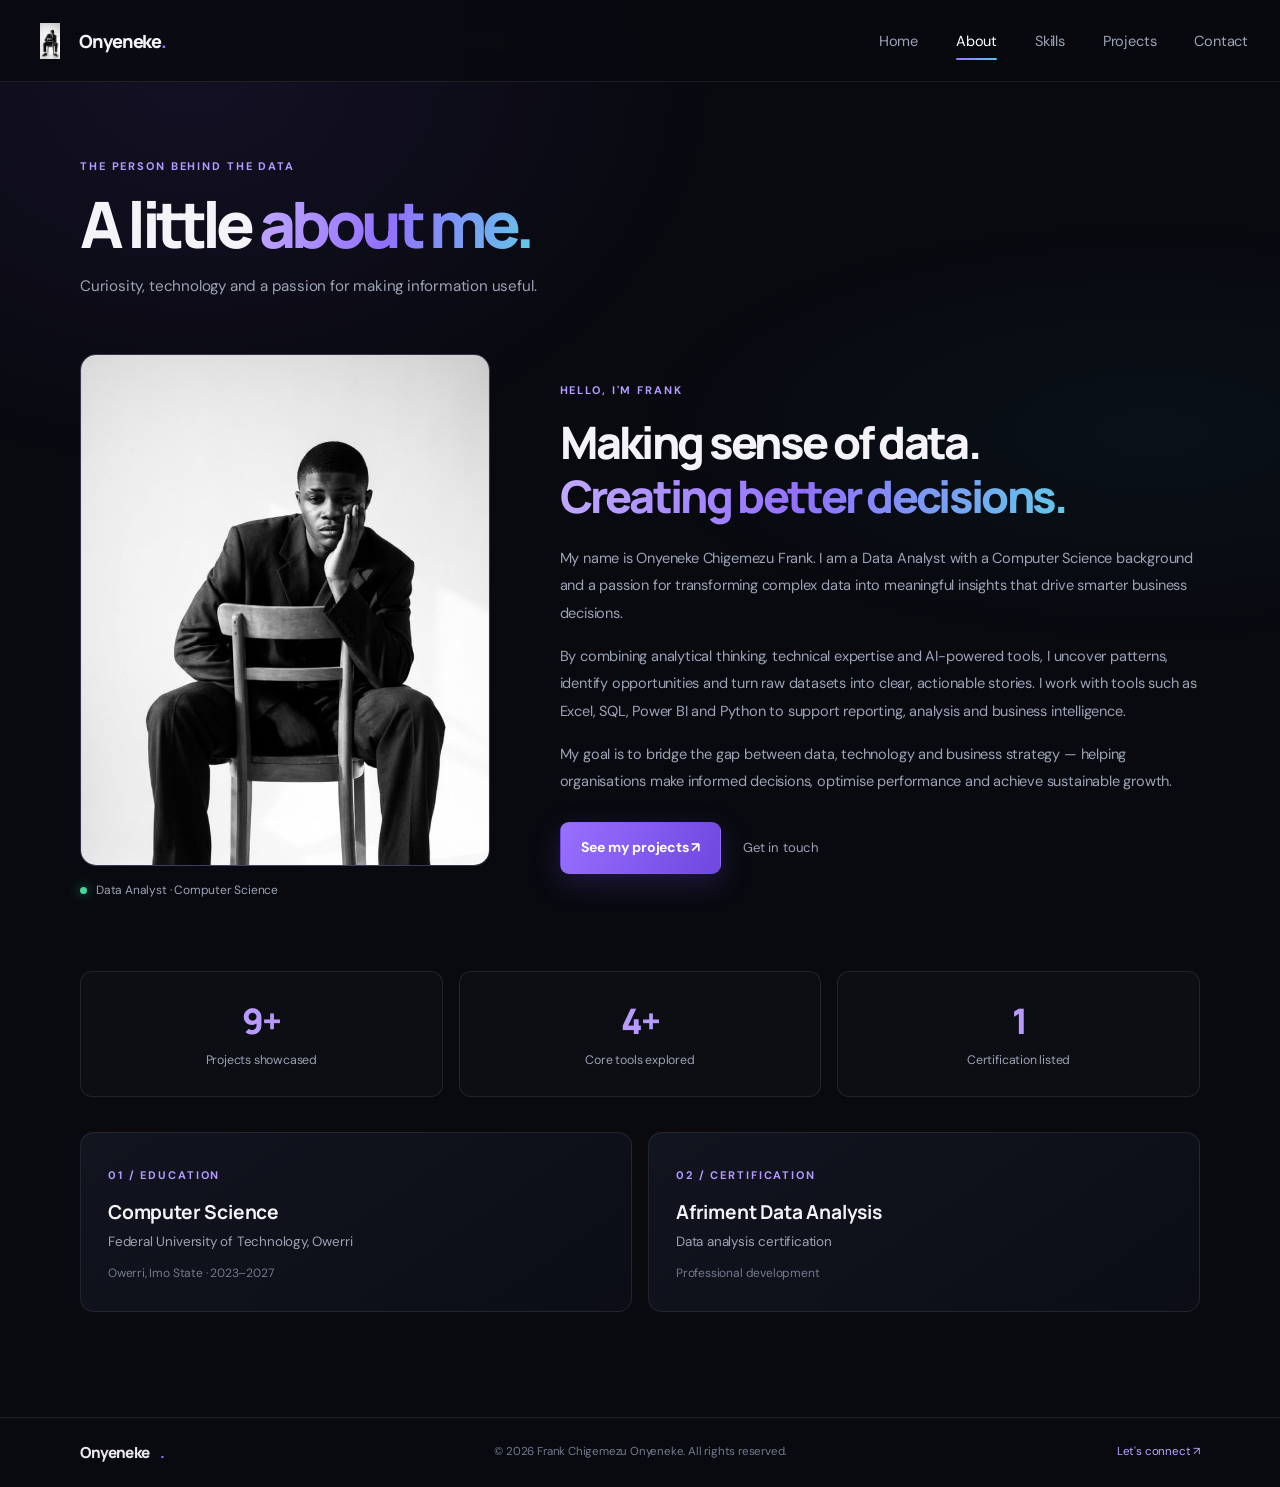
==== commit b4053f17: "Update about.html" ====
--- a/about.html
+++ b/about.html
@@ -2,16 +2,16 @@
 <html lang="en"><head>
 <meta charset="UTF-8"><meta name="viewport" content="width=device-width, initial-scale=1.0">
 <meta name="description" content="About Frank Chigemezu Onyeneke, a data analyst with a Computer Science background."><meta name="theme-color" content="#090a10">
-<title>About | Frank Chigemezu Onyeneke</title><link rel="icon" href="images/onyeneke-icon.png">
+                <title>About | Frank Chigemezu Onyeneke</title><link rel="icon" href="images/frank.jpeg">
 <link rel="preconnect" href="https://fonts.googleapis.com"><link rel="preconnect" href="https://fonts.gstatic.com" crossorigin>
 <link href="https://fonts.googleapis.com/css2?family=DM+Sans:wght@400;500;600;700&family=Manrope:wght@400;500;600;700;800&display=swap" rel="stylesheet"><link rel="stylesheet" href="style.css"></head>
 <body><header class="site-header"><nav class="navbar container-wide" aria-label="Main navigation">
-<a class="brand" href="index.html"><img src="images/onyeneke-icon.png" alt="" width="36" height="36"><span>Onyeneke<span class="accent">.</span></span></a><button class="menu-btn" aria-label="Open menu" aria-expanded="false"><span></span><span></span></button>
+<a class="brand" href="index.html"><img src="images/frank.jpeg" alt="" width="36" height="36"><span>Onyeneke<span class="accent">.</span></span></a><button class="menu-btn" aria-label="Open menu" aria-expanded="false"><span></span><span></span></button>
 <ul class="nav-links"><li><a href="index.html">Home</a></li><li><a class="active" href="about.html">About</a></li><li><a href="skills.html">Skills</a></li><li><a href="projects.html">Projects</a></li><li><a href="contact.html">Contact</a></li></ul></nav></header>
 <main class="container page">
 <div class="page-heading"><p class="eyebrow">THE PERSON BEHIND THE DATA</p><h1>A little <span class="gradient-text">about me.</span></h1><p class="intro">Curiosity, technology and a passion for making information useful.</p></div>
 <section class="about-layout">
-<div class="portrait-wrap"><div class="portrait-frame"><img src="images/Onyeneke.jpg" alt="Frank Chigemezu Onyeneke" onerror="this.style.display='none';this.parentElement.classList.add('portrait-placeholder')"><span class="portrait-initials">FO</span></div><div class="portrait-caption"><span class="status-dot"></span> Data Analyst · Computer Science</div></div>
+<div class="portrait-wrap"><div class="portrait-frame"><img src="images/frank.jpeg" alt="Frank Chigemezu Onyeneke" onerror="this.style.display='none';this.parentElement.classList.add('portrait-placeholder')"><span class="portrait-initials">FO</span></div><div class="portrait-caption"><span class="status-dot"></span> Data Analyst · Computer Science</div></div>
 <div class="about-copy"><p class="eyebrow">HELLO, I'M FRANK</p><h2>Making sense of data.<br><span class="gradient-text">Creating better decisions.</span></h2>
 <p>My name is Onyeneke Chigemezu Frank. I am a Data Analyst with a Computer Science background and a passion for transforming complex data into meaningful insights that drive smarter business decisions.</p>
 <p>By combining analytical thinking, technical expertise and AI-powered tools, I uncover patterns, identify opportunities and turn raw datasets into clear, actionable stories. I work with tools such as Excel, SQL, Power BI and Python to support reporting, analysis and business intelligence.</p>
--- a/style.css
+++ b/style.css
@@ -1,959 +1,16 @@
-* {
-  box-sizing: border-box;
-  margin: 0;
-  padding: 0;
-  font-family: 'Plus Jakarta Sans', sans-serif;
-}
-
-:root {
-  --bg: #090b10;
-  --card: #11151c;
-  --card2: #151a22;
-  --text: #f4f6f8;
-  --muted: #9aa4b2;
-  --line: #252c36;
-  --accent: #8b5cf6;
-  --accent2: #a78bfa;
-}
-
-html {
-  scroll-behavior: smooth;
-}
-
-body {
-  background: var(--bg);
-  color: var(--text);
-  line-height: 1.6;
-  overflow-x: hidden;
-  letter-spacing: -0.01em;
-}
-
-a {
-  color: inherit;
-  text-decoration: none;
-}
-
-img {
-  max-width: 100%;
-  height: auto;
-}
-
-h1, h2, h3, .brand {
-  font-family: 'Syne', sans-serif;
-  letter-spacing: -0.02em;
-}
-
-.container {
-  width: min(1120px, 90%);
-  margin: auto;
-}
-
-.container-wide {
-  width: min(1240px, 92%);
-  margin: auto;
-}
-
-/* ==========================================
-   HEADER & NAVBAR
-   ========================================== */
-.site-header {
-  position: sticky;
-  top: 0;
-  z-index: 1000;
-  background: rgba(9, 11, 16, 0.92);
-  backdrop-filter: blur(16px);
-  -webkit-backdrop-filter: blur(16px);
-  border-bottom: 1px solid var(--line);
-}
-
-.navbar {
-  min-height: 76px;
-  display: flex;
-  align-items: center;
-  justify-content: space-between;
-  padding: 10px 0;
-}
-
-.brand {
-  display: flex;
-  align-items: center;
-  gap: 10px;
-  font-weight: 700;
-  font-size: 1.2rem;
-}
-
-.brand img {
-  border-radius: 9px;
-}
-
-.accent {
-  color: var(--accent2);
-}
-
-.nav-links {
-  list-style: none;
-  display: flex;
-  gap: 32px;
-  align-items: center;
-}
-
-.nav-links a {
-  color: var(--muted);
-  font-size: 0.94rem;
-  position: relative;
-  padding: 8px 0;
-  transition: color 0.2s ease;
-}
-
-.nav-links a:hover,
-.nav-links a.active {
-  color: #fff;
-}
-
-.nav-links a.active::after {
-  content: "";
-  position: absolute;
-  left: 0;
-  right: 0;
-  bottom: 0;
-  height: 2px;
-  background: var(--accent);
-}
-
-.menu-btn {
-  display: none;
-  background: none;
-  border: 0;
-  color: #fff;
-  font-size: 28px;
-  cursor: pointer;
-  padding: 4px;
-}
-
-/* ==========================================
-   HERO SECTION
-   ========================================== */
-.hero {
-  min-height: calc(100vh - 76px);
-  display: flex;
-  align-items: center;
-  padding: 40px 0;
-}
-
-.hero-grid {
-  display: grid;
-  grid-template-columns: 1.1fr 0.9fr;
-  gap: 50px;
-  align-items: center;
-  width: 100%;
-}
-
-.availability {
-  display: inline-flex;
-  gap: 9px;
-  align-items: center;
-  border: 1px solid var(--line);
-  background: var(--card);
-  border-radius: 999px;
-  padding: 7px 14px;
-  color: var(--muted);
-  font-size: 0.78rem;
-}
-
-.availability span {
-  width: 8px;
-  height: 8px;
-  border-radius: 50%;
-  background: #22c55e;
-}
-
-.eyebrow {
-  color: var(--accent2);
-  font-size: 0.75rem;
-  letter-spacing: 2px;
-  font-weight: 700;
-  margin-bottom: 12px;
-}
-
-.hero-name-title {
-  font-family: 'Syne', sans-serif;
-  font-size: clamp(2.5rem, 6vw, 3.8rem);
-  line-height: 1.05;
-  font-weight: 800;
-  margin: 15px 0 20px;
-  letter-spacing: -0.02em;
-}
-
-.hero-role-heading {
-  font-family: 'Syne', sans-serif;
-  font-size: clamp(1.2rem, 3vw, 1.6rem);
-  font-weight: 700;
-  margin-bottom: 20px;
-  color: #e2e8f0;
-}
-
-#typewriter, .cursor {
-  color: var(--accent2);
-}
-
-.cursor {
-  animation: blink 1s infinite;
-}
-
-.hero-description {
-  max-width: 650px;
-  color: var(--muted);
-  margin-bottom: 24px;
-  font-size: 1rem;
-}
-
-.hero-buttons {
-  display: flex;
-  gap: 12px;
-  flex-wrap: wrap;
-}
-
-.btn {
-  display: inline-block;
-  padding: 12px 22px;
-  border-radius: 10px;
-  font-weight: 600;
-  border: 1px solid var(--line);
-  font-size: 0.92rem;
-  text-align: center;
-  transition: all 0.3s ease;
-}
-
-.btn-primary {
-  background: linear-gradient(135deg, #8b5cf6, #6d28d9);
-  border: none;
-  color: white;
-  box-shadow: 0 4px 20px rgba(139, 92, 246, 0.4);
-}
-
-.btn-primary:hover {
-  transform: translateY(-2px);
-  box-shadow: 0 6px 25px rgba(167, 139, 250, 0.6);
-}
-
-.btn-secondary {
-  background: transparent;
-  border: 1px solid rgba(167, 139, 250, 0.3);
-}
-
-.btn-secondary:hover {
-  border-color: var(--accent2);
-  background: rgba(167, 139, 250, 0.1);
-  transform: translateY(-2px);
-}
-
-.socials {
-  display: flex;
-  gap: 22px;
-  margin-top: 28px;
-}
-
-.socials a {
-  color: var(--muted);
-  font-size: 0.9rem;
-  transition: color 0.2s;
-}
-
-.socials a:hover {
-  color: #fff;
-}
-
-/* ==========================================
-   CARDS & DASHBOARD WIDGETS
-   ========================================== */
-.data-card, .card, .stat-card, .form-card, .contact-card, .project-card {
-  background: var(--card);
-  border: 1px solid var(--line);
-  border-radius: 18px;
-}
-
-.data-card {
-  padding: 20px;
-  box-shadow: 0 20px 60px rgba(0,0,0,0.25);
-}
-
-.card-dots {
-  display: flex;
-  gap: 6px;
-  margin-bottom: 20px;
-}
-
-.card-dots span {
-  width: 7px;
-  height: 7px;
-  border-radius: 50%;
-  background: #47505d;
-}
-
-.dashboard-head {
-  display: flex;
-  justify-content: space-between;
-  align-items: center;
-}
-
-.dashboard-head small {
-  display: block;
-  color: var(--muted);
-  font-size: 0.65rem;
-  letter-spacing: 1.2px;
-}
-
-.dashboard-head strong {
-  display: block;
-  margin-top: 4px;
-}
-
-.growth {
-  color: #c4b5fd;
-  background: rgba(139, 92, 246, 0.13);
-  border: 1px solid rgba(139, 92, 246, 0.25);
-  padding: 5px 9px;
-  border-radius: 8px;
-  font-size: 0.75rem;
-}
-
-.market-row {
-  display: flex;
-  justify-content: space-between;
-  align-items: center;
-  margin-top: 12px;
-  padding: 9px 11px;
-  border: 1px solid var(--line);
-  border-radius: 9px;
-  background: #0d1117;
-  font-size: 0.75rem;
-}
-
-.market-row span { color: var(--muted); }
-.market-row strong { color: #fff; }
-.market-row b { color: #c4b5fd; font-weight: 600; }
-
-.live-badge {
-  display: flex;
-  align-items: center;
-  gap: 6px;
-}
-
-.live-badge i {
-  width: 6px;
-  height: 6px;
-  border-radius: 50%;
-  background: #fff;
-  display: block;
-  animation: blink 1s infinite;
-}
-
-.bars {
-  height: 200px;
-  display: flex;
-  align-items: flex-end;
-  gap: 8px;
-  border-bottom: 1px solid var(--line);
-  padding: 20px 8px 0;
-  margin-top: 15px;
-  overflow: hidden;
-}
-
-.market-bar {
-  flex: 1;
-  background: #ffffff;
-  border-radius: 5px 5px 0 0;
-  opacity: 0;
-  transform: scaleY(0);
-  transform-origin: bottom;
-  transition: height 1.4s ease, opacity 1.2s ease, transform 1.4s ease;
-}
-
-.market-bar.bar-visible {
-  opacity: 1;
-  transform: scaleY(1);
-}
-
-.mini-stats {
-  display: grid;
-  grid-template-columns: repeat(3, 1fr);
-  gap: 10px;
-  margin-top: 15px;
-}
-
-.mini-stats div {
-  background: var(--card2);
-  border-radius: 10px;
-  padding: 12px;
-}
-
-.mini-stats small {
-  display: block;
-  color: var(--muted);
-  font-size: 0.7rem;
-}
-
-.mini-stats strong {
-  font-size: 1.15rem;
-}
-
-/* ==========================================
-   SECTIONS & LAYOUT GRIDS
-   ========================================== */
-.section {
-  padding: 70px 0;
-}
-
-.section-heading {
-  margin-bottom: 35px;
-}
-
-.section-heading h1,
-.section-heading h2 {
-  font-size: clamp(2rem, 5vw, 3.2rem);
-  line-height: 1.1;
-}
-
-.intro {
-  color: var(--muted);
-  max-width: 650px;
-  margin-top: 14px;
-}
-
-.three-grid, .two-grid, .stats-grid {
-  display: grid;
-  grid-template-columns: repeat(3, 1fr);
-  gap: 20px;
-}
-
-.two-grid {
-  grid-template-columns: 1fr 1fr;
-}
-
-.card {
-  padding: 26px;
-  transition: all 0.35s ease;
-}
-
-.card:hover, .glow-card:hover {
-  border-color: var(--accent2);
-  box-shadow: 0 0 25px rgba(167, 139, 250, 0.22);
-  transform: translateY(-4px);
-}
-
-.card .icon, .icon {
-  width: 42px;
-  height: 42px;
-  display: grid;
-  place-items: center;
-  background: rgba(139, 92, 246, 0.12);
-  border-radius: 11px;
-  color: var(--accent2);
-  font-size: 1.2rem;
-}
-
-.card h2, .card h3 {
-  margin: 15px 0 8px;
-}
-
-.card p {
-  color: var(--muted);
-}
-
-.page {
-  padding: 60px 0 90px;
-}
-
-.about-grid {
-  display: grid;
-  grid-template-columns: 0.85fr 1.15fr;
-  gap: 50px;
-  align-items: center;
-}
-
-.profile-image {
-  border: 1px solid var(--line);
-  border-radius: 20px;
-  overflow: hidden;
-  background: var(--card);
-}
-
-.profile-image img {
-  width: 100%;
-  display: block;
-  object-fit: cover;
-}
-
-.about-text h2 {
-  margin-bottom: 10px;
-}
-
-.about-text p {
-  color: var(--muted);
-  margin-bottom: 24px;
-}
-
-.stats-grid {
-  margin: 50px 0;
-  grid-template-columns: repeat(3, 1fr);
-}
-
-.stat-card {
-  padding: 25px;
-  text-align: center;
-}
-
-.stat-card strong {
-  display: block;
-  color: var(--accent2);
-  font-size: 2.3rem;
-}
-
-.stat-card span {
-  color: var(--muted);
-  font-size: 0.85rem;
-}
-
-.muted { color: var(--muted); }
-
-.tag {
-  display: inline-block;
-  padding: 6px 11px;
-  border-radius: 999px;
-  background: rgba(139, 92, 246, 0.1);
-  border: 1px solid rgba(139, 92, 246, 0.25);
-  color: #c4b5fd;
-  font-size: 0.75rem;
-}
-
-/* ==========================================
-   SKILLS PAGE
-   ========================================== */
-.skills-grid {
-  display: grid;
-  grid-template-columns: 1fr 1fr;
-  gap: 50px;
-}
-
-.soft-skills {
-  display: flex;
-  flex-wrap: wrap;
-  gap: 12px;
-}
-
-.skill-pill {
-  padding: 10px 18px;
-  background: #151128;
-  border: 1px solid rgba(167, 139, 250, 0.2);
-  border-radius: 999px;
-  color: #e2e8f0;
-  font-size: 0.88rem;
-  font-weight: 500;
-  cursor: pointer;
-  transition: all 0.35s ease;
-}
-
-.skill-pill:hover {
-  background: rgba(167, 139, 250, 0.15);
-  border-color: #a78bfa;
-  color: #ffffff;
-  transform: translateY(-3px);
-  box-shadow: 0 0 18px rgba(167, 139, 250, 0.4);
-}
-
-.technical-skills {
-  display: flex;
-  flex-direction: column;
-  gap: 20px;
-}
-
-.skill {
-  padding: 14px 18px;
-  background: #151128;
-  border: 1px solid rgba(167, 139, 250, 0.1);
-  border-radius: 12px;
-  transition: all 0.3s ease;
-}
-
-.skill:hover {
-  border-color: rgba(167, 139, 250, 0.4);
-  box-shadow: 0 0 20px rgba(167, 139, 250, 0.18);
-}
-
-.skill > div:first-child {
-  display: flex;
-  justify-content: space-between;
-  align-items: center;
-  margin-bottom: 8px;
-  font-size: 0.95rem;
-  font-weight: 600;
-}
-
-.skill b {
-  color: var(--accent2);
-}
-
-.progress {
-  width: 100%;
-  height: 9px;
-  background: rgba(255, 255, 255, 0.06);
-  border-radius: 999px;
-  overflow: hidden;
-}
-
-.progress i {
-  display: block;
-  height: 100%;
-  width: 0%;
-  background: linear-gradient(90deg, #8b5cf6, #c084fc);
-  border-radius: 999px;
-  box-shadow: 0 0 12px rgba(167, 139, 250, 0.8);
-  transition: width 1.5s cubic-bezier(0.16, 1, 0.3, 1);
-}
-
-/* ==========================================
-   PROJECTS PAGE
-   ========================================== */
-.filters {
-  display: flex;
-  gap: 10px;
-  flex-wrap: wrap;
-  margin-bottom: 30px;
-}
-
-.filter-btn {
-  border: 1px solid var(--line);
-  background: var(--card);
-  color: var(--muted);
-  padding: 9px 18px;
-  border-radius: 999px;
-  cursor: pointer;
-  transition: all 0.2s;
-}
-
-.filter-btn:hover,
-.filter-btn.active {
-  background: var(--accent);
-  border-color: var(--accent);
-  color: #fff;
-}
-
-.projects-grid {
-  display: grid;
-  grid-template-columns: repeat(3, 1fr);
-  gap: 22px;
-}
-
-.project-card {
-  overflow: hidden;
-  transition: all 0.25s ease;
-}
-
-.project-card:hover {
-  border-color: rgba(139, 92, 246, 0.6);
-  transform: translateY(-4px);
-}
-
-.project-card[hidden] {
-  display: none;
-}
-
-.preview-btn {
-  display: block;
-  width: 100%;
-  border: 0;
-  background: none;
-  padding: 0;
-  cursor: zoom-in;
-}
-
-.preview-btn img {
-  width: 100%;
-  height: 200px;
-  object-fit: cover;
-  display: block;
-}
-
-.project-content {
-  padding: 20px;
-}
-
-.project-content h2 {
-  font-size: 1.15rem;
-  margin: 12px 0 7px;
-}
-
-.project-content p {
-  color: var(--muted);
-  font-size: 0.86rem;
-}
-
-.project-link {
-  display: inline-block;
-  margin-top: 15px;
-  color: #c4b5fd;
-  font-weight: 600;
-  font-size: 0.85rem;
-}
-
-/* Modal Popup */
-.modal {
-  position: fixed;
-  inset: 0;
-  background: rgba(0, 0, 0, 0.88);
-  display: none;
-  place-items: center;
-  padding: 20px;
-  z-index: 2000;
-}
-
-.modal.show {
-  display: grid;
-}
-
-.modal-image {
-  max-width: 95%;
-  max-height: 85vh;
-  border-radius: 14px;
-  border: 1px solid var(--line);
-  object-fit: contain;
-}
-
-.close-btn {
-  position: absolute;
-  right: 20px;
-  top: 20px;
-  width: 42px;
-  height: 42px;
-  border-radius: 50%;
-  background: var(--card);
-  border: 1px solid var(--line);
-  color: white;
-  font-size: 25px;
-  cursor: pointer;
-}
-
-/* ==========================================
-   CONTACT PAGE
-   ========================================== */
-.contact-grid {
-  display: grid;
-  grid-template-columns: 1fr 1fr;
-  gap: 24px;
-}
-
-.form-card {
-  padding: 28px;
-}
-
-.form-group {
-  margin-bottom: 18px;
-}
-
-.form-group label {
-  display: block;
-  font-size: 0.85rem;
-  margin-bottom: 7px;
-}
-
-.form-group input,
-.form-group textarea {
-  width: 100%;
-  padding: 13px 14px;
-  background: #0d1117;
-  border: 1px solid var(--line);
-  border-radius: 10px;
-  color: #fff;
-  font: inherit;
-  outline: none;
-}
-
-.form-group textarea {
-  min-height: 140px;
-  resize: vertical;
-}
-
-.form-group input:focus,
-.form-group textarea:focus {
-  border-color: var(--accent);
-}
-
-.submit-btn {
-  width: 100%;
-  border: 0;
-  border-radius: 10px;
-  padding: 13px;
-  background: var(--accent);
-  color: #fff;
-  font: inherit;
-  font-weight: 600;
-  cursor: pointer;
-}
-
-.submit-btn:hover {
-  background: #7c3aed;
-}
-
-#message-status {
-  display: none;
-  color: #c4b5fd;
-  margin-top: 12px;
-  font-size: 0.85rem;
-  text-align: center;
-}
-
-.cards {
-  display: grid;
-  grid-template-columns: 1fr 1fr;
-  gap: 18px;
-}
-
-.contact-card {
-  padding: 22px;
-  display: block;
-  transition: all 0.25s ease;
-}
-
-.contact-card small {
-  display: block;
-  color: var(--muted);
-  text-transform: uppercase;
-  letter-spacing: 1.5px;
-  margin-top: 16px;
-  font-size: 0.72rem;
-}
-
-.contact-card strong {
-  display: block;
-  margin-top: 4px;
-  font-size: 0.88rem;
-  overflow-wrap: anywhere;
-}
-
-footer {
-  border-top: 1px solid var(--line);
-  padding: 25px 0;
-  color: #737d8b;
-  font-size: 0.8rem;
-  text-align: center;
-}
-
-@keyframes blink {
-  50% { opacity: 0; }
-}
-
-/* ==========================================
-   RESPONSIVE MEDIA QUERIES (TABLETS & PHONES)
-   ========================================== */
-
-/* Tablets & Small Laptops (under 1024px) */
-@media (max-width: 1024px) {
-  .hero-grid,
-  .about-grid,
-  .skills-grid,
-  .contact-grid {
-    grid-template-columns: 1fr;
-    gap: 40px;
-  }
-
-  .projects-grid {
-    grid-template-columns: repeat(2, 1fr);
-  }
-
-  .data-card {
-    max-width: 600px;
-    margin: 0 auto;
-  }
-}
-
-/* Mobile Devices & Small Tablets (under 768px) */
-@media (max-width: 768px) {
-  .menu-btn {
-    display: block;
-  }
-
-  .nav-links {
-    display: none;
-    position: absolute;
-    left: 0;
-    right: 0;
-    top: 100%;
-    background: var(--card);
-    padding: 20px 6%;
-    border-bottom: 1px solid var(--line);
-    flex-direction: column;
-    align-items: flex-start;
-    gap: 16px;
-    box-shadow: 0 10px 25px rgba(0,0,0,0.5);
-  }
-
-  .nav-links.open {
-    display: flex;
-  }
-
-  .nav-links a {
-    width: 100%;
-    padding: 8px 0;
-  }
-
-  .hero {
-    padding: 20px 0 40px;
-    min-height: auto;
-  }
-
-  .hero-name-title {
-    font-size: 2.5rem;
-  }
-
-  .hero-buttons {
-    flex-direction: column;
-  }
-
-  .btn {
-    width: 100%;
-  }
-
-  .three-grid,
-  .two-grid,
-  .stats-grid,
-  .projects-grid,
-  .cards {
-    grid-template-columns: 1fr;
-  }
-
-  .page {
-    padding-top: 40px;
-  }
-
-  .bars {
-    height: 160px;
-  }
-}
-
-/* Extra Small Phones (under 480px) */
-@media (max-width: 480px) {
-  .container, .container-wide {
-    width: 90%;
-  }
-
-  .hero-name-title {
-    font-size: 2.1rem;
-  }
-
-  .form-card, .card, .stat-card, .data-card {
-    padding: 18px;
-  }
-
-  .mini-stats {
-    grid-template-columns: repeat(3, 1fr);
-    gap: 6px;
-  }
-
-  .mini-stats div {
-    padding: 8px;
-  }
-
-  .mini-stats strong {
-    font-size: 1rem;
-  }
-}
+/* ONYENEKE — refined dark portfolio system */
+:root{--bg:#090a10;--surface:#10131c;--surface-2:#151925;--line:rgba(255,255,255,.085);--text:#f4f4f8;--muted:#9ca3b4;--muted-2:#727b8e;--purple:#9a75ff;--purple-2:#7650e8;--cyan:#54c8e8;--green:#45d69b;--font:"DM Sans",sans-serif;--display:"Manrope",sans-serif}
+*{box-sizing:border-box;margin:0;padding:0}html{scroll-behavior:smooth;scroll-padding-top:90px}body{background:var(--bg);color:var(--text);font-family:var(--font);line-height:1.7;letter-spacing:-.012em;overflow-x:hidden}body:before{content:"";position:fixed;inset:0;pointer-events:none;z-index:-1;background:radial-gradient(ellipse at 15% 8%,rgba(115,74,220,.10),transparent 34%),radial-gradient(ellipse at 90% 48%,rgba(36,143,177,.055),transparent 32%)}a{color:inherit;text-decoration:none}img{display:block;max-width:100%}button,input,textarea{font:inherit}button,a{-webkit-tap-highlight-color:transparent}button:focus-visible,a:focus-visible,input:focus-visible,textarea:focus-visible{outline:2px solid var(--purple);outline-offset:4px}.container{width:min(1120px,calc(100% - 48px));margin-inline:auto}.container-wide{width:min(1280px,calc(100% - 64px));margin-inline:auto}.accent{color:var(--purple)}.gradient-text{background:linear-gradient(105deg,#c2aaff 0%,#9270ff 48%,#62c9e8 100%);-webkit-background-clip:text;background-clip:text;color:transparent}.site-header{height:82px;position:sticky;top:0;z-index:1000;background:rgba(9,10,16,.84);border-bottom:1px solid var(--line);backdrop-filter:blur(18px);-webkit-backdrop-filter:blur(18px)}.navbar{height:100%;display:flex;align-items:center;justify-content:space-between}.brand{display:inline-flex;align-items:center;gap:11px;font:800 1.13rem var(--display);letter-spacing:-.06em}.brand img{width:36px;height:36px;object-fit:contain}.nav-links{display:flex;align-items:center;gap:38px;list-style:none}.nav-links a{font-size:.91rem;color:var(--muted);transition:color .2s;position:relative;padding:10px 0}.nav-links a:hover,.nav-links a.active{color:#fff}.nav-links a.active:after{content:"";position:absolute;left:0;right:0;bottom:1px;height:2px;border-radius:3px;background:linear-gradient(90deg,var(--purple),var(--cyan))}.menu-btn{display:none;background:transparent;border:0;width:42px;height:42px;cursor:pointer}.menu-btn span{display:block;width:22px;height:2px;background:white;margin:6px auto;border-radius:3px}
+.hero{min-height:690px;display:flex;align-items:center;padding:82px 0 88px;position:relative}.hero-grid{display:grid;grid-template-columns:1fr 1fr;gap:66px;align-items:center}.hero-copy{max-width:570px}.availability{display:inline-flex;align-items:center;gap:10px;padding:7px 13px;border:1px solid var(--line);border-radius:30px;background:rgba(255,255,255,.025);color:#c0c6d3;font-size:.78rem}.availability span,.status-dot{width:7px;height:7px;background:var(--green);border-radius:50%;box-shadow:0 0 12px rgba(69,214,155,.65)}.eyebrow{font-size:.69rem;font-weight:700;letter-spacing:.17em;color:#b29aff;margin-bottom:15px}.hero-copy>.eyebrow{margin-top:34px}.hero-copy>.eyebrow i{display:inline-block;width:20px;height:1px;background:#7762b9;vertical-align:middle;margin:0 7px}.hero h1,.page-heading h1{font:800 clamp(3.4rem,6.5vw,5.7rem)/1.04 var(--display);letter-spacing:-.075em}.hero-role{font:700 1.18rem var(--display);margin:24px 0 13px;color:#e5e2ee}.hero-role span{color:#b69aff}.cursor{color:var(--cyan);animation:blink .9s infinite}.hero-description{color:var(--muted);font-size:1.02rem;max-width:490px;line-height:1.85}.hero-buttons{display:flex;gap:13px;flex-wrap:wrap;margin-top:29px}.btn{display:inline-flex;align-items:center;justify-content:center;gap:17px;padding:13px 20px;border-radius:9px;font-weight:700;font-size:.88rem;border:1px solid transparent;transition:transform .2s,border-color .2s,background .2s,box-shadow .2s;cursor:pointer}.btn:hover{transform:translateY(-3px)}.btn-primary{background:linear-gradient(115deg,#9870ff,#7047df);color:#fff;box-shadow:0 9px 28px rgba(119,78,224,.22)}.btn-primary:hover{box-shadow:0 12px 34px rgba(119,78,224,.36)}.btn-secondary{border-color:var(--line);background:rgba(255,255,255,.025);color:#e5e5ed}.btn-secondary:hover{border-color:rgba(174,145,255,.5);background:rgba(151,113,255,.08)}.socials{display:flex;gap:24px;margin-top:31px}.socials a,.text-link{color:var(--muted);font-size:.82rem;transition:color .2s}.socials a:hover,.text-link:hover{color:#fff}
+.hero-visual{position:relative;min-width:0}.visual-glow{position:absolute;inset:12% 5%;background:rgba(125,83,239,.22);filter:blur(85px);border-radius:50%}.analytics-window{position:relative;border:1px solid rgba(181,164,255,.18);border-radius:18px;background:linear-gradient(145deg,rgba(20,24,36,.98),rgba(13,16,24,.98));padding:22px;box-shadow:0 32px 90px rgba(0,0,0,.42),inset 0 1px rgba(255,255,255,.04)}.window-top{display:flex;align-items:center;gap:14px;padding-bottom:24px;border-bottom:1px solid var(--line)}.window-dots{display:flex;gap:5px}.window-dots i{width:6px;height:6px;border-radius:50%;background:#555d70}.window-top>span:nth-child(2){font-size:.61rem;letter-spacing:.15em;color:var(--muted-2)}.window-status{margin-left:auto;color:#c7b6ff;font-size:.59rem;letter-spacing:.1em}.window-status i{display:inline-block;width:6px;height:6px;background:var(--green);border-radius:50%;margin-right:5px}.dashboard-title{display:flex;justify-content:space-between;align-items:end;padding:23px 0 17px}.dashboard-title small,.chart-heading small{display:block;color:var(--muted-2);font-size:.6rem;letter-spacing:.13em}.dashboard-title h3{font:700 1.08rem var(--display);margin-top:4px}.period{font-size:.62rem;color:var(--muted-2);border:1px solid var(--line);border-radius:5px;padding:4px 7px}.metric-grid{display:grid;grid-template-columns:repeat(3,1fr);gap:9px}.metric{padding:13px 11px;border:1px solid var(--line);border-radius:9px;background:rgba(255,255,255,.018)}.metric span{display:block;font-size:.62rem;color:var(--muted)}.metric strong{display:block;font:800 1.12rem var(--display);margin:6px 0 1px;letter-spacing:-.04em}.metric em{font-size:.62rem;color:var(--green);font-style:normal}.chart-panel{margin-top:13px;padding:16px 14px 10px;border:1px solid var(--line);border-radius:10px;background:rgba(5,7,12,.25)}.chart-heading{display:flex;justify-content:space-between;align-items:center}.chart-heading strong{display:block;font-size:.77rem;margin-top:4px}.chart-heading>span{font-size:.62rem;color:var(--muted-2)}.chart-area{height:156px;display:flex;gap:12px;margin-top:15px}.chart-y{display:flex;flex-direction:column;justify-content:space-between;color:#646d80;font-size:.55rem;padding-bottom:2px}.chart-bars{flex:1;display:flex;align-items:flex-end;justify-content:space-between;gap:7px;border-bottom:1px solid var(--line);background:repeating-linear-gradient(to bottom,transparent 0,transparent 37px,rgba(255,255,255,.045) 38px)}.chart-bars i{display:block;width:100%;height:var(--h);border-radius:3px 3px 0 0;background:linear-gradient(180deg,#b69aff,#7653df 85%);opacity:.88;transform-origin:bottom;animation:bar-rise 1s ease both}.chart-bars i:nth-child(3n){background:linear-gradient(180deg,#6dd3e7,#4a86c6)}.chart-months{display:flex;justify-content:space-between;margin:7px 0 0 28px;color:#687184;font-size:.55rem}.window-footer{display:flex;justify-content:space-between;gap:10px;padding-top:15px;color:var(--muted-2);font-size:.59rem}.window-footer i{display:inline-block;width:6px;height:6px;background:var(--green);border-radius:50%;margin-right:5px}.floating-note{position:absolute;left:-28px;bottom:-25px;display:flex;align-items:center;gap:11px;padding:12px 15px;background:#171a27;border:1px solid rgba(181,164,255,.2);border-radius:11px;box-shadow:0 15px 40px rgba(0,0,0,.3)}.note-icon{display:grid;place-items:center;width:32px;height:32px;background:rgba(154,117,255,.15);border-radius:8px;color:#c2aaff}.floating-note strong,.floating-note small{display:block}.floating-note strong{font-size:.72rem}.floating-note small{font-size:.62rem;color:var(--muted)}
+.trust-strip{border-block:1px solid var(--line);background:rgba(255,255,255,.012)}.trust-inner{min-height:82px;display:flex;align-items:center;justify-content:space-between;gap:20px}.trust-inner>span{font-size:.63rem;letter-spacing:.14em;color:var(--muted-2)}.trust-inner strong{font:700 .83rem var(--display);color:#c5c8d2}.trust-inner i{width:3px;height:3px;border-radius:50%;background:#596174}.section{padding:105px 0}.section-heading{margin-bottom:42px}.split-heading{display:flex;justify-content:space-between;align-items:end;gap:45px}.section-heading h2,.cta-card h2{font:800 clamp(2.2rem,4.4vw,3.6rem)/1.12 var(--display);letter-spacing:-.065em}.intro{color:var(--muted);max-width:490px;font-size:.95rem;line-height:1.85}.three-grid{display:grid;grid-template-columns:repeat(3,1fr);gap:17px}.service-card,.info-card,.skill-panel,.form-card{border:1px solid var(--line);background:linear-gradient(145deg,rgba(19,22,33,.9),rgba(13,15,23,.92));border-radius:14px}.service-card{position:relative;padding:27px;min-height:260px;transition:transform .25s,border-color .25s}.service-card:hover,.project-card:hover,.info-card:hover{transform:translateY(-5px);border-color:rgba(165,134,255,.4)}.service-number{position:absolute;right:25px;top:23px;color:#61697a;font:700 .72rem var(--display)}.service-icon{display:grid;place-items:center;width:43px;height:43px;border:1px solid rgba(166,136,255,.2);background:rgba(148,111,255,.1);border-radius:11px;color:#c2aaff;font-size:1.2rem}.service-card h3,.info-card h3{font:700 1.1rem var(--display);margin:23px 0 8px}.service-card p,.info-card p{color:var(--muted);font-size:.84rem;line-height:1.8}.service-card>a{display:inline-block;margin-top:19px;color:#c1aaff;font-size:.77rem;font-weight:700}.cta-section{padding:0 0 100px}.cta-card{padding:48px 55px;border:1px solid rgba(166,136,255,.22);border-radius:16px;background:radial-gradient(ellipse at 80% 10%,rgba(119,78,224,.2),transparent 45%),linear-gradient(110deg,#141523,#10141d);display:flex;align-items:center;justify-content:space-between;gap:30px}.cta-card h2{font-size:2.5rem}
+.page{padding:75px 0 105px}.page-heading{margin-bottom:54px}.page-heading h1{font-size:clamp(2.8rem,5vw,4.6rem)}.page-heading .intro{margin-top:15px}.about-layout{display:grid;grid-template-columns:.78fr 1.22fr;gap:70px;align-items:center}.portrait-wrap{max-width:440px}.portrait-frame{position:relative;aspect-ratio:4/5;border-radius:16px;overflow:hidden;border:1px solid rgba(181,164,255,.2);background:radial-gradient(ellipse at 50% 30%,rgba(135,103,215,.3),transparent 60%),linear-gradient(145deg,#1b1d2b,#10131b)}.portrait-frame img{position:relative;z-index:1;width:100%;height:100%;object-fit:cover;object-position:center 25%;filter:grayscale(100%);transition:filter .4s}.portrait-frame:hover img{filter:grayscale(35%)}.portrait-initials{position:absolute;inset:0;display:grid;place-items:center;font:800 5rem var(--display);letter-spacing:-.1em;color:rgba(202,185,255,.24)}.portrait-caption{display:flex;align-items:center;gap:9px;margin-top:14px;color:var(--muted);font-size:.75rem}.about-copy h2{font:800 clamp(1.9rem,3.5vw,2.8rem)/1.2 var(--display);letter-spacing:-.06em;margin-bottom:22px}.about-copy>p:not(.eyebrow){color:var(--muted);font-size:.91rem;line-height:1.9;margin-bottom:15px}.about-actions{display:flex;align-items:center;gap:22px;margin-top:26px}.stats-grid{display:grid;grid-template-columns:repeat(3,1fr);gap:16px;margin:70px 0 35px}.stat-card{text-align:center;padding:24px;border:1px solid var(--line);border-radius:12px;background:rgba(255,255,255,.018)}.stat-card strong{display:block;font:800 2.2rem var(--display);color:#b69aff;letter-spacing:-.06em}.stat-card span{font-size:.77rem;color:var(--muted)}.two-grid{display:grid;grid-template-columns:1fr 1fr;gap:16px}.info-card{padding:27px;transition:transform .2s,border-color .2s}.info-card h3{font-size:1.2rem;margin:12px 0 5px}.muted{display:block;color:var(--muted-2);font-size:.75rem;margin-top:9px}
+.skills-layout{display:grid;grid-template-columns:1.05fr .95fr;gap:18px}.skill-panel{padding:30px}.panel-heading{display:flex;justify-content:space-between;align-items:center;padding-bottom:22px;border-bottom:1px solid var(--line);margin-bottom:22px}.panel-heading .eyebrow{margin-bottom:5px}.panel-heading h2{font:800 1.5rem var(--display);letter-spacing:-.05em}.panel-symbol{display:grid;place-items:center;width:42px;height:42px;border-radius:11px;background:rgba(154,117,255,.12);color:#c3adff;font-size:1.25rem}.skill-list{display:grid;gap:20px}.skill-item>div:first-child{display:flex;justify-content:space-between;gap:12px;margin-bottom:9px}.skill-item strong{font-size:.85rem}.skill-item span{font-size:.68rem;color:var(--muted-2)}.skill-track{height:6px;border-radius:10px;background:#252938;overflow:hidden}.skill-track i{display:block;width:var(--level);height:100%;border-radius:10px;background:linear-gradient(90deg,#7650e8,#b39aff,#62c9e8);transform:scaleX(0);transform-origin:left;transition:transform 1.2s cubic-bezier(.2,.8,.2,1)}.skill-track.in-view i{transform:scaleX(1)}.skill-note{font-size:.67rem;color:var(--muted-2);margin-top:22px}.panel-intro{color:var(--muted);font-size:.86rem;margin-bottom:22px}.pill-list{display:flex;flex-wrap:wrap;gap:9px}.pill-list span{padding:9px 12px;border:1px solid rgba(166,136,255,.16);border-radius:7px;background:rgba(151,113,255,.055);font-size:.74rem;color:#d5d0e5}.approach-card{margin-top:35px;padding:22px;border-radius:11px;background:linear-gradient(120deg,rgba(133,93,231,.12),rgba(75,173,201,.06));border:1px solid rgba(166,136,255,.16)}.approach-card h3{font:800 1.35rem/1.3 var(--display);margin:8px 0}.approach-card p{color:var(--muted);font-size:.78rem;line-height:1.8}
+.filters{display:flex;gap:9px;flex-wrap:wrap;margin:-12px 0 28px}.filter-btn{border:1px solid var(--line);background:rgba(255,255,255,.025);color:var(--muted);padding:9px 15px;border-radius:7px;font-size:.78rem;cursor:pointer;transition:.2s}.filter-btn:hover,.filter-btn.active{background:rgba(145,106,244,.16);border-color:rgba(165,134,255,.55);color:#e9e0ff}.filter-btn span{margin-left:5px;color:#c3aaff}.projects-grid{display:grid;grid-template-columns:repeat(3,1fr);gap:18px}.project-card{overflow:hidden;border:1px solid var(--line);border-radius:13px;background:linear-gradient(145deg,#141722,#0f121a);transition:transform .25s,border-color .25s}.project-card[hidden]{display:none}.preview-btn{display:block;width:100%;height:190px;padding:0;border:0;background:#171b28;cursor:zoom-in;overflow:hidden}.preview-btn img{width:100%;height:100%;object-fit:cover;transition:transform .5s,opacity .3s}.project-card:hover .preview-btn img{transform:scale(1.045);opacity:.9}.project-content{padding:20px}.tag-row{display:flex;align-items:center;gap:6px;min-height:25px}.tag{display:inline-block;padding:4px 8px;border:1px solid rgba(166,136,255,.2);border-radius:5px;background:rgba(145,106,244,.09);color:#c8b5ff;font-size:.62rem}.project-index{margin-left:auto;color:var(--muted-2);font-size:.65rem}.project-content h2{font:700 1rem/1.4 var(--display);margin:13px 0 7px;letter-spacing:-.03em}.project-content p{color:var(--muted);font-size:.77rem;line-height:1.8;min-height:68px}.project-link{display:inline-flex;align-items:center;gap:8px;margin-top:17px;color:#c3aaff;font-size:.75rem;font-weight:700}.project-link span{transition:transform .2s}.project-link:hover span{transform:translate(3px,-3px)}.modal{position:fixed;inset:0;z-index:2000;display:none;place-items:center;padding:30px;background:rgba(3,4,8,.94);backdrop-filter:blur(10px)}.modal.show{display:grid}.modal-image{max-width:min(1100px,94vw);max-height:84vh;object-fit:contain;border:1px solid var(--line);border-radius:10px}.close-btn{position:absolute;right:25px;top:20px;width:43px;height:43px;border:1px solid var(--line);border-radius:50%;background:#171a26;color:#fff;font-size:1.6rem;cursor:pointer}.modal-open{overflow:hidden}
+.contact-layout{display:grid;grid-template-columns:1fr .9fr;gap:25px;align-items:start}.form-card{padding:30px}.form-top{display:flex;justify-content:space-between;align-items:center;margin-bottom:24px}.form-mark{font-size:1.6rem;color:#bda8ff}.form-group{margin-bottom:18px}.form-group label{display:block;font-size:.77rem;font-weight:600;margin-bottom:8px;color:#e5e2ed}.form-group input,.form-group textarea{width:100%;border:1px solid var(--line);border-radius:8px;background:#0b0e15;color:#fff;padding:13px 14px;font-size:.84rem;outline:none;transition:border-color .2s,box-shadow .2s}.form-group input::placeholder,.form-group textarea::placeholder{color:#606a7c}.form-group input:focus,.form-group textarea:focus{border-color:#9874f5;box-shadow:0 0 0 3px rgba(152,116,245,.1)}.form-group textarea{min-height:145px;resize:vertical}.submit-btn{width:100%;justify-content:space-between}.contact-aside{padding:8px 0}.contact-intro{margin-bottom:23px}.contact-intro h2{font:800 2rem/1.2 var(--display);letter-spacing:-.06em}.contact-intro p{color:var(--muted);font-size:.82rem;margin-top:10px}.contact-card{display:flex;align-items:center;gap:13px;padding:14px;margin-bottom:9px;border:1px solid var(--line);border-radius:9px;background:rgba(255,255,255,.018);transition:border-color .2s,transform .2s}.contact-card:hover{border-color:rgba(165,134,255,.4);transform:translateX(3px)}.contact-icon{display:grid;place-items:center;flex:0 0 38px;height:38px;border-radius:8px;background:rgba(151,113,255,.12);color:#c6b1ff;font-weight:700}.contact-card span:nth-child(2){min-width:0;flex:1}.contact-card small,.contact-card strong{display:block}.contact-card small{font-size:.63rem;color:var(--muted-2);text-transform:uppercase;letter-spacing:.1em}.contact-card strong{font-size:.78rem;overflow-wrap:anywhere}.contact-card>b{color:var(--muted-2);font-size:.9rem}#message-status{display:none;margin-top:13px;color:#c5b2ff;font-size:.75rem;text-align:center}
+footer{border-top:1px solid var(--line);padding:24px 0;color:var(--muted-2);font-size:.72rem}.footer-inner{display:flex;align-items:center;justify-content:space-between;gap:20px}.footer-inner .brand{color:#e9e8ef;font-size:.95rem}.footer-inner>a:last-child{color:#bba6ff}
+@keyframes blink{50%{opacity:0}}@keyframes bar-rise{from{transform:scaleY(.1);opacity:.2}to{transform:scaleY(1);opacity:.88}}
+@media(max-width:1000px){.hero-grid{gap:35px}.hero h1{font-size:clamp(3rem,6vw,4.7rem)}.about-layout{gap:40px}.projects-grid{grid-template-columns:repeat(2,1fr)}.skills-layout{grid-template-columns:1fr 1fr}}
+@media(max-width:760px){.container{width:min(100% - 38px,560px)}.container-wide{width:calc(100% - 38px)}.site-header{height:72px}.menu-btn{display:block}.nav-links{display:none;position:absolute;top:71px;left:0;right:0;padding:18px 22px 22px;background:rgba(13,15,23,.98);border-bottom:1px solid var(--line);flex-direction:column;align-items:stretch;gap:7px}.nav-links.open{display:flex}.nav-links a{display:block;padding:10px 2px}.nav-links a.active:after{right:auto;width:28px;bottom:3px}.hero{padding:65px 0 75px;min-height:0}.hero-grid{grid-template-columns:1fr;gap:60px}.hero-copy{max-width:100%}.hero h1{font-size:clamp(3.3rem,12vw,5rem)}.hero-visual{max-width:570px;margin:auto;width:100%}.floating-note{left:-7px}.trust-inner{justify-content:center;flex-wrap:wrap;padding:20px 0;gap:13px 18px}.trust-inner>span{width:100%;text-align:center}.trust-inner strong{font-size:.72rem}.section{padding:75px 0}.split-heading{display:block}.split-heading .intro{margin-top:18px}.three-grid{grid-template-columns:1fr}.service-card{min-height:0}.cta-section{padding-bottom:70px}.cta-card{padding:30px;align-items:flex-start;flex-direction:column}.cta-card h2{font-size:2.2rem}.page{padding:55px 0 75px}.page-heading{margin-bottom:38px}.about-layout{grid-template-columns:1fr;gap:35px}.portrait-wrap{max-width:380px;margin:auto;width:100%}.about-copy h2{font-size:2.1rem}.stats-grid{margin:45px 0 25px;gap:9px}.stat-card{padding:18px 8px}.stat-card strong{font-size:1.8rem}.stat-card span{font-size:.66rem}.two-grid{grid-template-columns:1fr}.skills-layout{grid-template-columns:1fr}.skill-panel{padding:23px}.projects-grid{grid-template-columns:1fr}.preview-btn{height:220px}.project-content p{min-height:0}.contact-layout{grid-template-columns:1fr}.contact-aside{padding-top:15px}.footer-inner{flex-direction:column;text-align:center;gap:8px}.footer-inner .brand{margin-bottom:4px}}
+@media(max-width:420px){.hero h1{font-size:3.1rem}.hero-buttons{flex-direction:column}.hero-buttons .btn{width:100%}.analytics-window{padding:15px}.metric{padding:10px 7px}.metric strong{font-size:.94rem}.chart-bars{gap:4px}.window-top{gap:9px}.window-top>span:nth-child(2){font-size:.52rem}.floating-note{bottom:-35px}.stats-grid{grid-template-columns:1fr}.about-actions{align-items:flex-start;flex-direction:column}.filters{gap:7px}.filter-btn{padding:8px 11px}}
+@media(prefers-reduced-motion:reduce){*,*::before,*::after{scroll-behavior:auto!important;animation-duration:.01ms!important;animation-iteration-count:1!important;transition-duration:.01ms!important}}
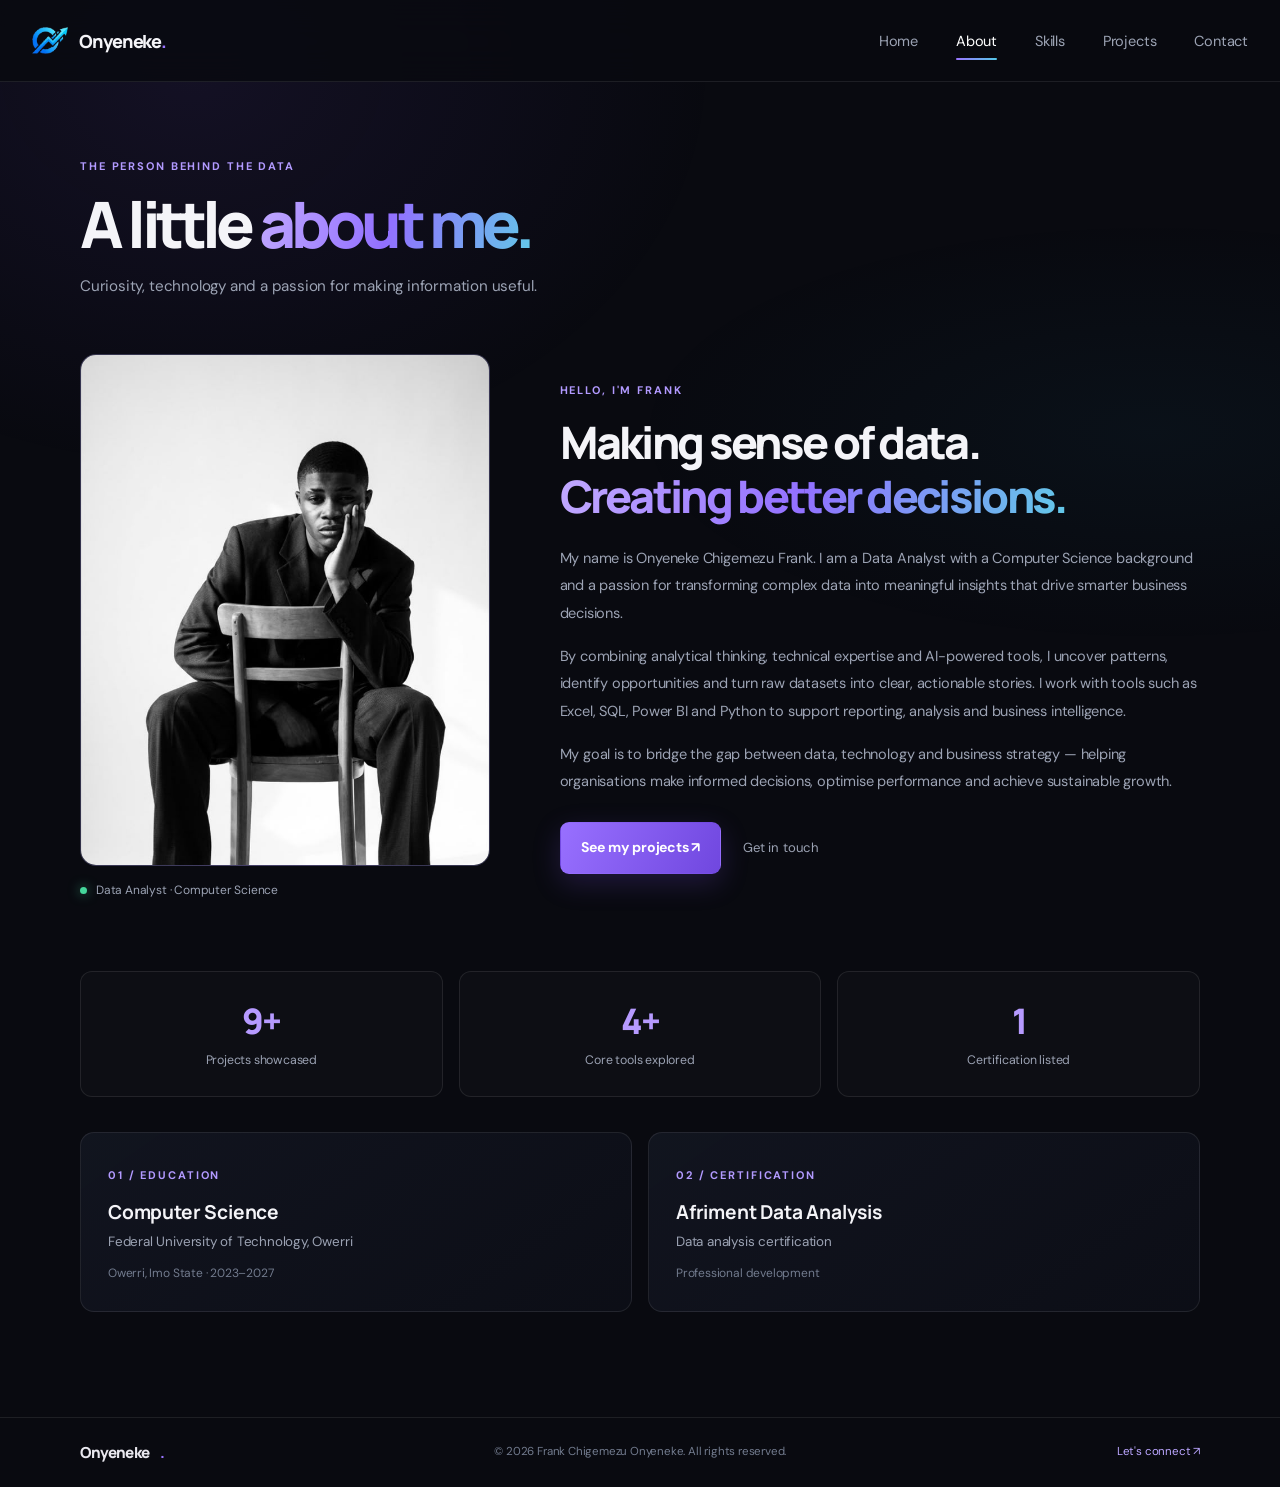
==== commit fffc2909: "Update about.html" ====
--- a/about.html
+++ b/about.html
@@ -2,11 +2,17 @@
 <html lang="en"><head>
 <meta charset="UTF-8"><meta name="viewport" content="width=device-width, initial-scale=1.0">
 <meta name="description" content="About Frank Chigemezu Onyeneke, a data analyst with a Computer Science background."><meta name="theme-color" content="#090a10">
-                <title>About | Frank Chigemezu Onyeneke</title><link rel="icon" href="images/frank.jpeg">
+                <title>About | Frank Chigemezu Onyeneke</title><link rel="icon" href="images/onyeneke-icon.png">
 <link rel="preconnect" href="https://fonts.googleapis.com"><link rel="preconnect" href="https://fonts.gstatic.com" crossorigin>
 <link href="https://fonts.googleapis.com/css2?family=DM+Sans:wght@400;500;600;700&family=Manrope:wght@400;500;600;700;800&display=swap" rel="stylesheet"><link rel="stylesheet" href="style.css"></head>
 <body><header class="site-header"><nav class="navbar container-wide" aria-label="Main navigation">
-<a class="brand" href="index.html"><img src="images/frank.jpeg" alt="" width="36" height="36"><span>Onyeneke<span class="accent">.</span></span></a><button class="menu-btn" aria-label="Open menu" aria-expanded="false"><span></span><span></span></button>
+<a class="brand" href="index.html">
+
+    <img src="images/onyeneke-icon.png" alt="" width="36" height="36">
+
+    <span>Onyeneke<span class="accent">.</span></span>
+
+</a></a><button class="menu-btn" aria-label="Open menu" aria-expanded="false"><span></span><span></span></button>
 <ul class="nav-links"><li><a href="index.html">Home</a></li><li><a class="active" href="about.html">About</a></li><li><a href="skills.html">Skills</a></li><li><a href="projects.html">Projects</a></li><li><a href="contact.html">Contact</a></li></ul></nav></header>
 <main class="container page">
 <div class="page-heading"><p class="eyebrow">THE PERSON BEHIND THE DATA</p><h1>A little <span class="gradient-text">about me.</span></h1><p class="intro">Curiosity, technology and a passion for making information useful.</p></div>
